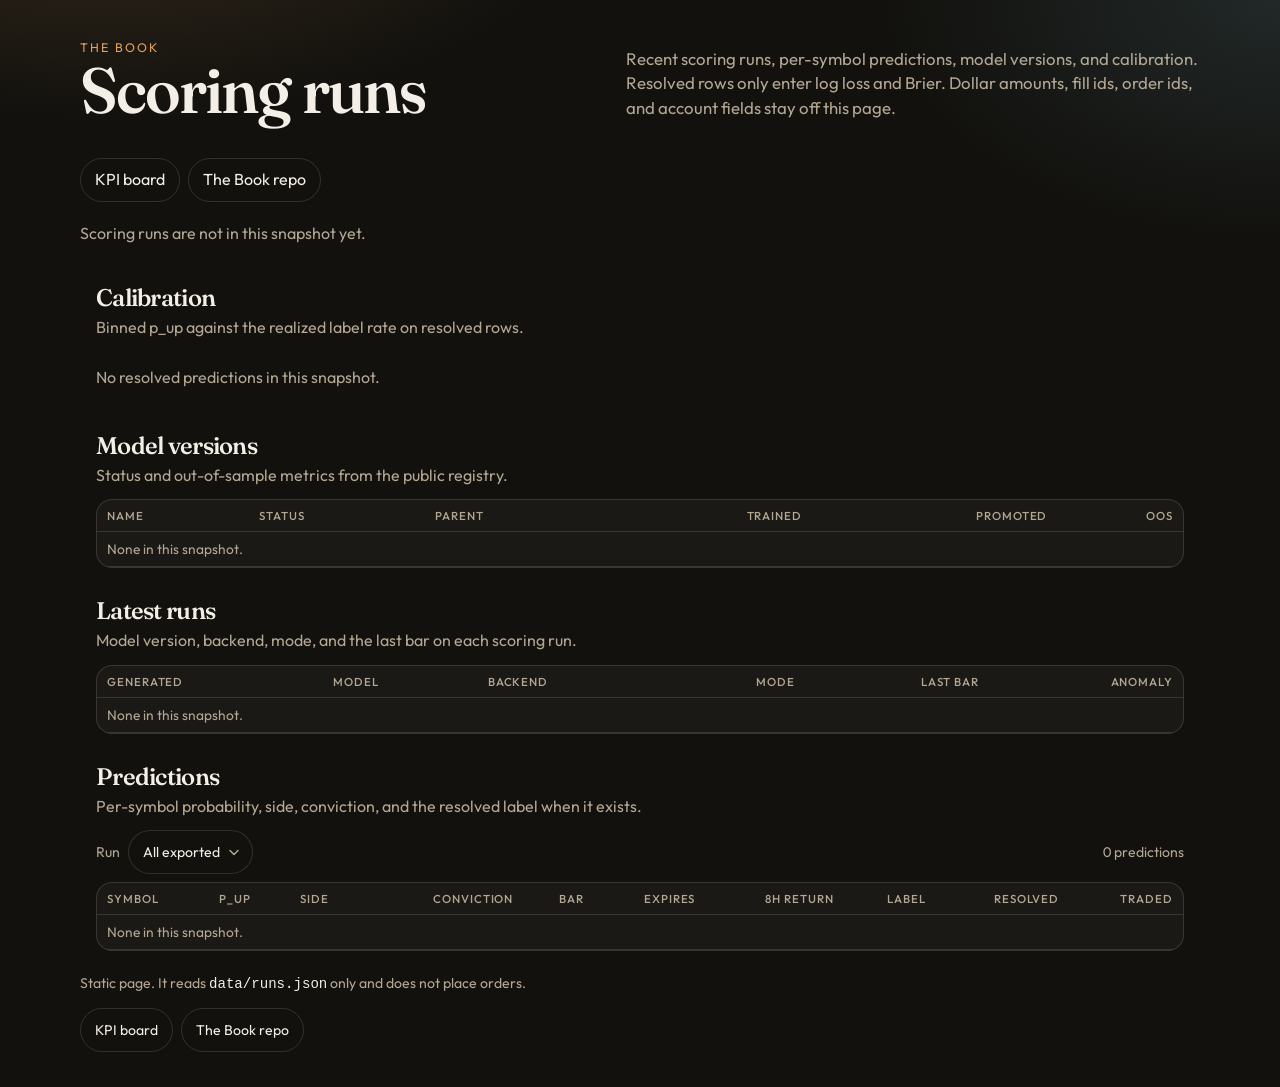
==== runs/index.html @ bab8a9a1 "Export public scoring runs and add a runs page. The KPI export writes data/runs.json and data/runs.c" ====
<!DOCTYPE html>
<html lang="en">
<head>
  <meta charset="utf-8">
  <meta name="viewport" content="width=device-width, initial-scale=1">
  <title>Scoring runs · The Book</title>
  <meta name="description" content="Recent scoring runs, predictions, model versions, and calibration. Public fractions only.">
  <link rel="icon" href="data:image/svg+xml,%3Csvg xmlns='http://www.w3.org/2000/svg' viewBox='0 0 32 32'%3E%3Crect fill='%2312110e' width='32' height='32'/%3E%3Crect fill='%23e3a15a' x='6' y='8' width='8' height='16'/%3E%3Crect fill='%237eb8c4' x='18' y='14' width='8' height='10'/%3E%3C/svg%3E">
  <link rel="preconnect" href="https://fonts.googleapis.com">
  <link rel="preconnect" href="https://fonts.gstatic.com" crossorigin>
  <link href="https://fonts.googleapis.com/css2?family=Fraunces:opsz,wght@9..144,560;9..144,640&family=Outfit:wght@400;500;600&display=swap" rel="stylesheet">
  <link rel="stylesheet" href="../styles.css">
</head>
<body>
  <header class="top">
    <div>
      <p class="eyebrow">The Book</p>
      <h1>Scoring runs</h1>
    </div>
    <p class="lede">Recent scoring runs, per-symbol predictions, model versions, and calibration. Resolved rows only enter log loss and Brier. Dollar amounts, fill ids, order ids, and account fields stay off this page.</p>
    <nav class="repo-links" aria-label="Board links">
      <a href="../">KPI board</a>
      <a href="https://github.com/jrg185/the-book" target="_blank" rel="noopener">The Book repo</a>
    </nav>
  </header>
  <section id="status" class="status" aria-live="polite">
    <p class="status-copy">Loading scoring runs…</p>
  </section>
  <main>
    <section class="book-block" id="calibration-section" aria-labelledby="calibration-heading">
      <div class="block-head">
        <h2 id="calibration-heading">Calibration</h2>
        <p>Binned p_up against the realized label rate on resolved rows.</p>
      </div>
      <div id="calibration"></div>
    </section>
    <section class="book-block" id="versions-section" aria-labelledby="versions-heading">
      <div class="block-head">
        <h2 id="versions-heading">Model versions</h2>
        <p>Status and out-of-sample metrics from the public registry.</p>
      </div>
      <div id="versions"></div>
    </section>
    <section class="book-block" id="runs-section" aria-labelledby="runs-heading">
      <div class="block-head">
        <h2 id="runs-heading">Latest runs</h2>
        <p>Model version, backend, mode, and the last bar on each scoring run.</p>
      </div>
      <div id="runs"></div>
    </section>
    <section class="book-block" id="predictions-section" aria-labelledby="predictions-heading">
      <div class="block-head">
        <h2 id="predictions-heading">Predictions</h2>
        <p>Per-symbol probability, side, conviction, and the resolved label when it exists.</p>
      </div>
      <div id="predictions"></div>
    </section>
  </main>
  <footer>
    <p>Static page. It reads <code>data/runs.json</code> only and does not place orders.</p>
    <nav class="repo-links" aria-label="Board links">
      <a href="../">KPI board</a>
      <a href="https://github.com/jrg185/the-book" target="_blank" rel="noopener">The Book repo</a>
    </nav>
  </footer>
  <noscript>This page needs JavaScript to read the committed JSON snapshot.</noscript>
  <script type="module" src="app.js"></script>
</body>
</html>
---- styles.css ----
:root {
  --bg: #12110e;
  --bg-2: #1b1915;
  --card: #221f1a;
  --ink: #f4efe6;
  --muted: #b3a794;
  --line: rgba(244, 239, 230, 0.14);
  --crypto: #e3a15a;
  --equities: #7eb8c4;
  --combined: #f4efe6;
  --up: #c5dd9a;
  --down: #e59a84;
  --sample: #e6c36a;
  --shadow: 0 24px 60px rgba(0, 0, 0, 0.28);
  color-scheme: dark;
}

* { box-sizing: border-box; }

html {
  overflow-x: clip;
}

body {
  margin: 0;
  min-height: 100vh;
  max-width: 100%;
  overflow-x: clip;
  color: var(--ink);
  font-family: Outfit, "Avenir Next", "Segoe UI", sans-serif;
  font-weight: 400;
  background:
    radial-gradient(900px 420px at 8% -10%, rgba(227, 161, 90, 0.16), transparent 55%),
    radial-gradient(800px 480px at 100% 0%, rgba(126, 184, 196, 0.14), transparent 50%),
    var(--bg);
}

body, button, input, select { letter-spacing: 0; }

.top, .status, main, .book-block, .tapes-head, .tapes, .models-head, #models, footer {
  width: min(1120px, calc(100% - 32px));
  margin-inline: auto;
}

.top {
  display: grid;
  grid-template-columns: 1fr 1.1fr;
  gap: 24px;
  align-items: end;
  padding: 40px 0 12px;
}

.eyebrow {
  margin: 0 0 6px;
  color: var(--crypto);
  font-size: 0.78rem;
  letter-spacing: 0.16em;
  text-transform: uppercase;
}

h1, h2, h3 {
  font-family: Fraunces, "Iowan Old Style", Palatino, serif;
  font-weight: 560;
  letter-spacing: -0.03em;
}

h1 { margin: 0; font-size: clamp(2.6rem, 5vw, 4.4rem); line-height: 0.92; }

.lede, .status-copy, .note, .fine, footer, .tapes-head p {
  color: var(--muted);
  line-height: 1.45;
}

.lede { margin: 0; font-size: 1.05rem; }

.tabs {
  width: min(1120px, calc(100% - 32px));
  margin: 8px auto 0;
  display: flex;
  gap: 8px;
}

.tabs button {
  appearance: none;
  border: 1px solid var(--line);
  background: transparent;
  color: var(--muted);
  font: inherit;
  border-radius: 999px;
  min-height: 44px;
  padding: 10px 18px;
  cursor: pointer;
}

.tabs button[aria-selected="true"] {
  color: var(--ink);
  border-color: var(--crypto);
  background: rgba(227, 161, 90, 0.12);
}

.status {
  display: flex;
  flex-wrap: wrap;
  gap: 10px 16px;
  align-items: center;
  padding: 8px 0 22px;
}

.status-lines {
  display: grid;
  gap: 2px;
  min-width: 0;
}

.freshness {
  margin: 0 0 12px;
  color: var(--ink);
  line-height: 1.45;
}

.models-head { padding: 8px 0 12px; }
.models-head h2 { margin: 0 0 4px; }
.models-head p { margin: 0; }

.model-grid {
  display: grid;
  grid-template-columns: 1fr 1fr;
  gap: 16px;
  min-width: 0;
  align-items: start;
  padding-bottom: 28px;
}

.model-card { min-width: 0; }
.model-card h2 { margin: 0; font-size: 1.6rem; }
.model-card dl {
  display: grid;
  grid-template-columns: 6.2rem 1fr;
  gap: 10px 12px;
  margin: 0;
}
.model-card dt {
  color: var(--muted);
  font-size: 0.72rem;
  letter-spacing: 0.08em;
  text-transform: uppercase;
}
.model-card dd { margin: 0; line-height: 1.4; overflow-wrap: anywhere; }
.oos-list { margin: 0; padding-left: 1.1rem; }
.oos-list li { overflow-wrap: anywhere; }

.chip {
  display: inline-flex;
  align-items: center;
  border: 1px solid var(--line);
  border-radius: 999px;
  padding: 4px 10px;
  font-size: 0.78rem;
  letter-spacing: 0.08em;
  text-transform: uppercase;
}

.chip.sample, .chip.stale, .chip.paused { color: var(--sample); }
.chip.stale, .chip.paused { border-color: rgba(230, 195, 106, 0.55); }
.chip.live { color: var(--up); }
.sleeve-head .chip { margin: 0; }
.chip.error { color: var(--down); border-color: rgba(229, 154, 132, 0.55); }
.status-copy { margin: 0; }
.status-error { color: var(--down); }
.status-warn { color: var(--sample); }

.sleeve {
  min-width: 0;
  background: linear-gradient(180deg, rgba(255, 255, 255, 0.03), transparent 28%), var(--card);
  border: 1px solid var(--line);
  border-radius: 22px;
  padding: 22px;
  box-shadow: var(--shadow);
}

.sleeve.crypto { border-top: 3px solid var(--crypto); }
.sleeve.equities { border-top: 3px solid var(--equities); }
.sleeve.combined, .sleeve.hero { border-top: 3px solid var(--combined); }

.hero { margin-bottom: 16px; }

.sleeve-grid {
  display: grid;
  grid-template-columns: 1fr 1fr;
  gap: 16px;
  min-width: 0;
  align-items: start;
}

.sleeve-head {
  display: flex;
  justify-content: space-between;
  flex-wrap: wrap;
  gap: 8px 12px;
  align-items: baseline;
  margin-bottom: 14px;
}

.sleeve-head h2 { margin: 0; font-size: 1.8rem; }
.sleeve-head h2 .tape-toggle { letter-spacing: -0.03em; }
.sleeve.is-collapsed .sleeve-head { margin-bottom: 0; }
.sleeve-head time, .sleeve-head .fine { color: var(--muted); font-size: 0.85rem; }
.sleeve-head .fine { margin: 0; }

.metrics {
  display: grid;
  grid-template-columns: repeat(3, minmax(0, 1fr));
  gap: 14px 16px;
}

.metric .k {
  color: var(--muted);
  font-size: 0.75rem;
  letter-spacing: 0.08em;
  text-transform: uppercase;
}

.metric .v, .pair .primary {
  font-variant-numeric: tabular-nums;
  font-size: 1.35rem;
  font-weight: 560;
  letter-spacing: -0.03em;
}

.pair { display: flex; flex-wrap: wrap; gap: 8px; align-items: baseline; }
.pair .secondary { color: var(--muted); font-variant-numeric: tabular-nums; }

.up { color: var(--up); }
.down { color: var(--down); }
.flat { color: var(--ink); }

.meter {
  margin-top: 8px;
  height: 6px;
  border-radius: 99px;
  background: rgba(244, 239, 230, 0.08);
  overflow: hidden;
}

.meter span {
  display: block;
  height: 100%;
  background: linear-gradient(90deg, var(--down), var(--up));
  border-radius: inherit;
}

.meter span.thin { background: var(--down); }

.note, .fine { margin: 10px 0 0; font-size: 0.88rem; }

.tapes-head { padding: 28px 0 8px; }
.tapes-head h2 { margin: 0 0 4px; }
.tapes-head p { margin: 0; }

.block-head { padding: 8px 0 12px; }
.block-head h2 { margin: 0 0 4px; }
.block-head p { margin: 0; color: var(--muted); line-height: 1.45; }
.book-block { padding-top: 8px; }
.book-block + .book-block { padding-top: 20px; }

.curve-controls {
  display: flex;
  flex-wrap: wrap;
  gap: 8px;
  margin: 0 0 12px;
}
.curve-controls button {
  appearance: none;
  border: 1px solid var(--line);
  background: transparent;
  color: var(--muted);
  font: inherit;
  border-radius: 999px;
  min-height: 44px;
  padding: 10px 16px;
  cursor: pointer;
}
.curve-controls button[aria-pressed="true"] {
  color: var(--ink);
  border-color: var(--crypto);
  background: rgba(227, 161, 90, 0.12);
}
.chart-frame {
  background: var(--bg-2);
  border: 1px solid var(--line);
  border-radius: 16px;
  padding: 8px 8px 4px;
}
.chart-frame svg {
  width: 100%;
  height: auto;
  display: block;
  touch-action: pan-y;
}
.curve-readout {
  margin: 8px 2px 0;
  color: var(--muted);
  font-size: 0.88rem;
  line-height: 1.45;
  font-variant-numeric: tabular-nums;
}
.legend {
  display: flex;
  flex-wrap: wrap;
  gap: 12px 16px;
  margin: 8px 2px 0;
  color: var(--muted);
  font-size: 0.82rem;
}
.legend span { display: inline-flex; align-items: center; gap: 6px; }
.legend i {
  width: 12px;
  height: 12px;
  border-radius: 99px;
  display: inline-block;
}
.pos + .pos { margin-top: 16px; }
.pos h3 { margin: 0 0 8px; font-size: 1.35rem; }
.model-card { scroll-margin-top: 16px; }
.model-scorecard { margin: 4px 0 16px; }
.score-scroll { overflow-x: auto; margin-top: 14px; }
.score-oos {
  width: 100%;
  border-collapse: collapse;
  font-variant-numeric: tabular-nums;
}
.score-oos th,
.score-oos td {
  text-align: left;
  padding: 8px 12px 8px 0;
  border-bottom: 1px solid var(--line);
  font-weight: 400;
  vertical-align: baseline;
  white-space: nowrap;
}
.score-oos th {
  color: var(--muted);
  font-size: 0.72rem;
  letter-spacing: 0.08em;
  text-transform: uppercase;
}
.score-oos td { font-size: 0.92rem; }

.tapes {
  /* One column. The board is capped at 1120px, and each tape needs that
     full width before Running P&L / Running balance fit without a sideways scroll.
     Two columns only belong on a container wide enough for both tables. */
  display: grid;
  grid-template-columns: 1fr;
  gap: 20px;
  min-width: 0;
  padding-bottom: 28px;
}

.tape { min-width: 0; }
.tape-head {
  display: flex;
  flex-wrap: wrap;
  align-items: center;
  justify-content: space-between;
  gap: 8px 12px;
  margin-bottom: 8px;
  min-height: 44px;
}
.tape h3 { margin: 0; font-size: 1.5rem; min-width: 0; }
.tape-tools {
  display: flex;
  flex-wrap: wrap;
  align-items: center;
  justify-content: flex-end;
  gap: 8px 12px;
  margin-left: auto;
}
.tape-month {
  display: inline-flex;
  align-items: center;
  flex: none;
  gap: 8px;
  margin: 0;
  color: var(--muted);
  font-size: 0.88rem;
}
.tape-month select {
  appearance: none;
  border: 1px solid var(--line);
  background-color: transparent;
  background-image: url("data:image/svg+xml,%3Csvg xmlns='http://www.w3.org/2000/svg' viewBox='0 0 12 12'%3E%3Cpath d='M2 4.5 L6 8.5 L10 4.5' fill='none' stroke='%23b3a794' stroke-width='1.5' stroke-linecap='round' stroke-linejoin='round'/%3E%3C/svg%3E");
  background-repeat: no-repeat;
  background-position: right 12px center;
  background-size: 12px 12px;
  color: var(--ink);
  font: inherit;
  border-radius: 999px;
  min-height: 44px;
  padding: 8px 32px 8px 14px;
  cursor: pointer;
}
.tape-count {
  flex: none;
  margin: 0;
  color: var(--muted);
  font-size: 0.88rem;
  font-variant-numeric: tabular-nums;
  white-space: nowrap;
}
.tape-head .tape-export { margin-left: 0; }
.tape-toggle {
  appearance: none;
  background: none;
  border: 0;
  color: inherit;
  font: inherit;
  display: inline-flex;
  align-items: center;
  gap: 10px;
  min-height: 44px;
  padding: 4px 2px;
  cursor: pointer;
  text-align: left;
}
.tape-toggle .chevron {
  width: 0.45em;
  height: 0.45em;
  border-right: 2px solid currentColor;
  border-bottom: 2px solid currentColor;
  transform: translateY(-0.12em) rotate(45deg);
  flex: none;
}
.tape-toggle[aria-expanded="false"] .chevron {
  transform: translateY(0.05em) rotate(-45deg);
}
.tape-export {
  appearance: none;
  border: 1px solid var(--line);
  background: transparent;
  color: var(--ink);
  font: inherit;
  border-radius: 999px;
  min-height: 44px;
  padding: 8px 14px;
  cursor: pointer;
}
.tape-export:hover,
.tape-month select:hover,
.repo-links a:hover {
  border-color: var(--crypto);
}
.tape-export:focus-visible,
.tape-month select:focus-visible,
.tape-toggle:focus-visible,
.repo-links a:focus-visible,
.curve-controls button:focus-visible,
td.why a:focus-visible {
  outline: 2px solid var(--crypto);
  outline-offset: 2px;
}
.tape-toggle:focus-visible { border-radius: 8px; }

.table-wrap {
  overflow-x: auto;
  max-width: 100%;
  -webkit-overflow-scrolling: touch;
  border: 1px solid var(--line);
  border-radius: 16px;
  background: var(--bg-2);
}

.tape-note {
  margin: 8px 2px 0;
  color: var(--muted);
  font-size: 0.88rem;
  line-height: 1.45;
  overflow-wrap: break-word;
}

.sr-only {
  position: absolute;
  width: 1px;
  height: 1px;
  padding: 0;
  margin: -1px;
  overflow: hidden;
  clip: rect(0, 0, 0, 0);
  white-space: nowrap;
  border: 0;
}

table {
  width: 100%;
  border-collapse: collapse;
  font-size: 0.86rem;
}
caption {
  caption-side: bottom;
  text-align: left;
  color: var(--muted);
  padding: 8px 10px 10px;
}

th, td {
  padding: 8px 10px;
  text-align: left;
  border-bottom: 1px solid var(--line);
  white-space: nowrap;
  vertical-align: top;
}

th {
  color: var(--muted);
  font-size: 0.72rem;
  letter-spacing: 0.08em;
  text-transform: uppercase;
  font-weight: 500;
}

td.why {
  white-space: pre-wrap;
  overflow-wrap: break-word;
  word-break: normal;
  min-width: 8rem;
  max-width: min(28rem, 70vw);
  color: var(--muted);
}
td.why a {
  color: var(--equities);
  text-underline-offset: 2px;
}
.why-stack {
  display: flex;
  flex-direction: column;
  align-items: flex-start;
  gap: 2px;
}
.why-label { color: var(--ink); }
.why-id { font-size: 0.78rem; max-width: 100%; }
.why-id summary {
  cursor: pointer;
  color: var(--muted);
  min-height: 32px;
}
.why-uuid {
  display: block;
  margin-top: 4px;
  color: var(--muted);
  overflow-wrap: anywhere;
  word-break: break-all;
  font-size: 0.75rem;
}
td.num, th.num { font-variant-numeric: tabular-nums; text-align: right; }
th:nth-child(n+4), td.num, th.num { text-align: right; }

.ticker { font-weight: 560; }

.pill {
  display: inline-block;
  border-radius: 999px;
  padding: 2px 8px;
  border: 1px solid var(--line);
  text-transform: uppercase;
  letter-spacing: 0.06em;
  font-size: 0.72rem;
}

.pill.buy, .pill.long { color: var(--equities); }
.pill.sell, .pill.short { color: var(--crypto); }

.empty { color: var(--muted); }

footer {
  padding: 8px 0 36px;
  font-size: 0.88rem;
}

.repo-links {
  display: flex;
  flex-wrap: wrap;
  gap: 8px;
  margin-top: 14px;
  grid-column: 1 / -1;
}
.repo-links a {
  color: var(--ink);
  text-decoration: none;
  border: 1px solid var(--line);
  border-radius: 999px;
  min-height: 44px;
  padding: 10px 14px;
  display: inline-flex;
  align-items: center;
  line-height: 1.2;
}
footer .repo-links { margin-top: 12px; }

code { color: var(--ink); }

.runs-scroll {
  max-height: 32rem;
  overflow: auto;
}

@media (min-width: 800px) {
  .tape table {
    table-layout: fixed;
    width: 100%;
  }
  .tape th,
  .tape td {
    white-space: normal;
    overflow-wrap: break-word;
  }
  .tape td.num {
    white-space: nowrap;
    overflow-wrap: normal;
  }
  .tape td.why {
    min-width: 0;
    max-width: none;
    width: auto;
    white-space: pre-wrap;
  }
  /* Same tracks on every sleeve so headers and CSV columns line up.
     All nine columns share the table. Widths must sum to 100%. If 1–8
     take the whole table, fixed layout gives Why 0px and pre-wrap notes
     stretch each fill to roughly a line per character. */
  .tape th:nth-child(1) { width: 14%; } /* Time */
  .tape th:nth-child(2) { width: 9%; }  /* Ticker */
  .tape th:nth-child(3) { width: 8%; }  /* Side */
  .tape th:nth-child(4) { width: 17%; } /* Notional */
  .tape th:nth-child(5) { width: 8%; }  /* Fee */
  .tape th:nth-child(6) { width: 9%; }  /* Trade P&L */
  .tape th:nth-child(7) { width: 10%; } /* Running P&L */
  .tape th:nth-child(8) { width: 10%; } /* Running balance */
  .tape th:nth-child(9) { width: 15%; } /* Why */
}

@media (max-width: 860px) {
  .top, .sleeve-grid, .tapes, .metrics, .model-grid, .model-card dl { grid-template-columns: 1fr; }
  .top { padding-top: 28px; }
  .metric .v, .pair .primary { font-size: 1.2rem; }
  .sleeve-head time { text-align: left; }
}

@media (max-width: 799px) {
  .tape table {
    width: max-content;
    min-width: 100%;
    table-layout: auto;
  }
  .tape th,
  .tape td {
    white-space: nowrap;
    overflow-wrap: normal;
  }
  .tape td.why {
    white-space: pre-wrap;
    overflow-wrap: break-word;
    word-break: normal;
    min-width: 8rem;
    max-width: min(28rem, 70vw);
  }
}

@media (max-width: 420px) {
  .top, .status, main, .book-block, .tapes-head, .tapes, .models-head, #models, footer, .tabs {
    width: min(1120px, calc(100% - 20px));
  }
  .top { padding-top: 20px; gap: 10px; }
  h1 { font-size: 2.35rem; }
  .lede { font-size: 0.98rem; }
  .tabs button { flex: 1 1 0; }
  .sleeve { padding: 16px; border-radius: 18px; }
  .sleeve-head h2, .model-card h2 { font-size: 1.45rem; }
  .metric .v, .pair .primary { font-size: 1.15rem; }
  .metrics { gap: 12px; }
  .tape-head { align-items: stretch; }
  .tape-head .tape-tools {
    margin-left: 0;
    width: 100%;
    justify-content: space-between;
  }
  .tape-head .tape-export {
    margin-left: 0;
    flex: 1 1 100%;
    display: inline-flex;
    justify-content: center;
  }
  td.why { max-width: 70vw; }
}
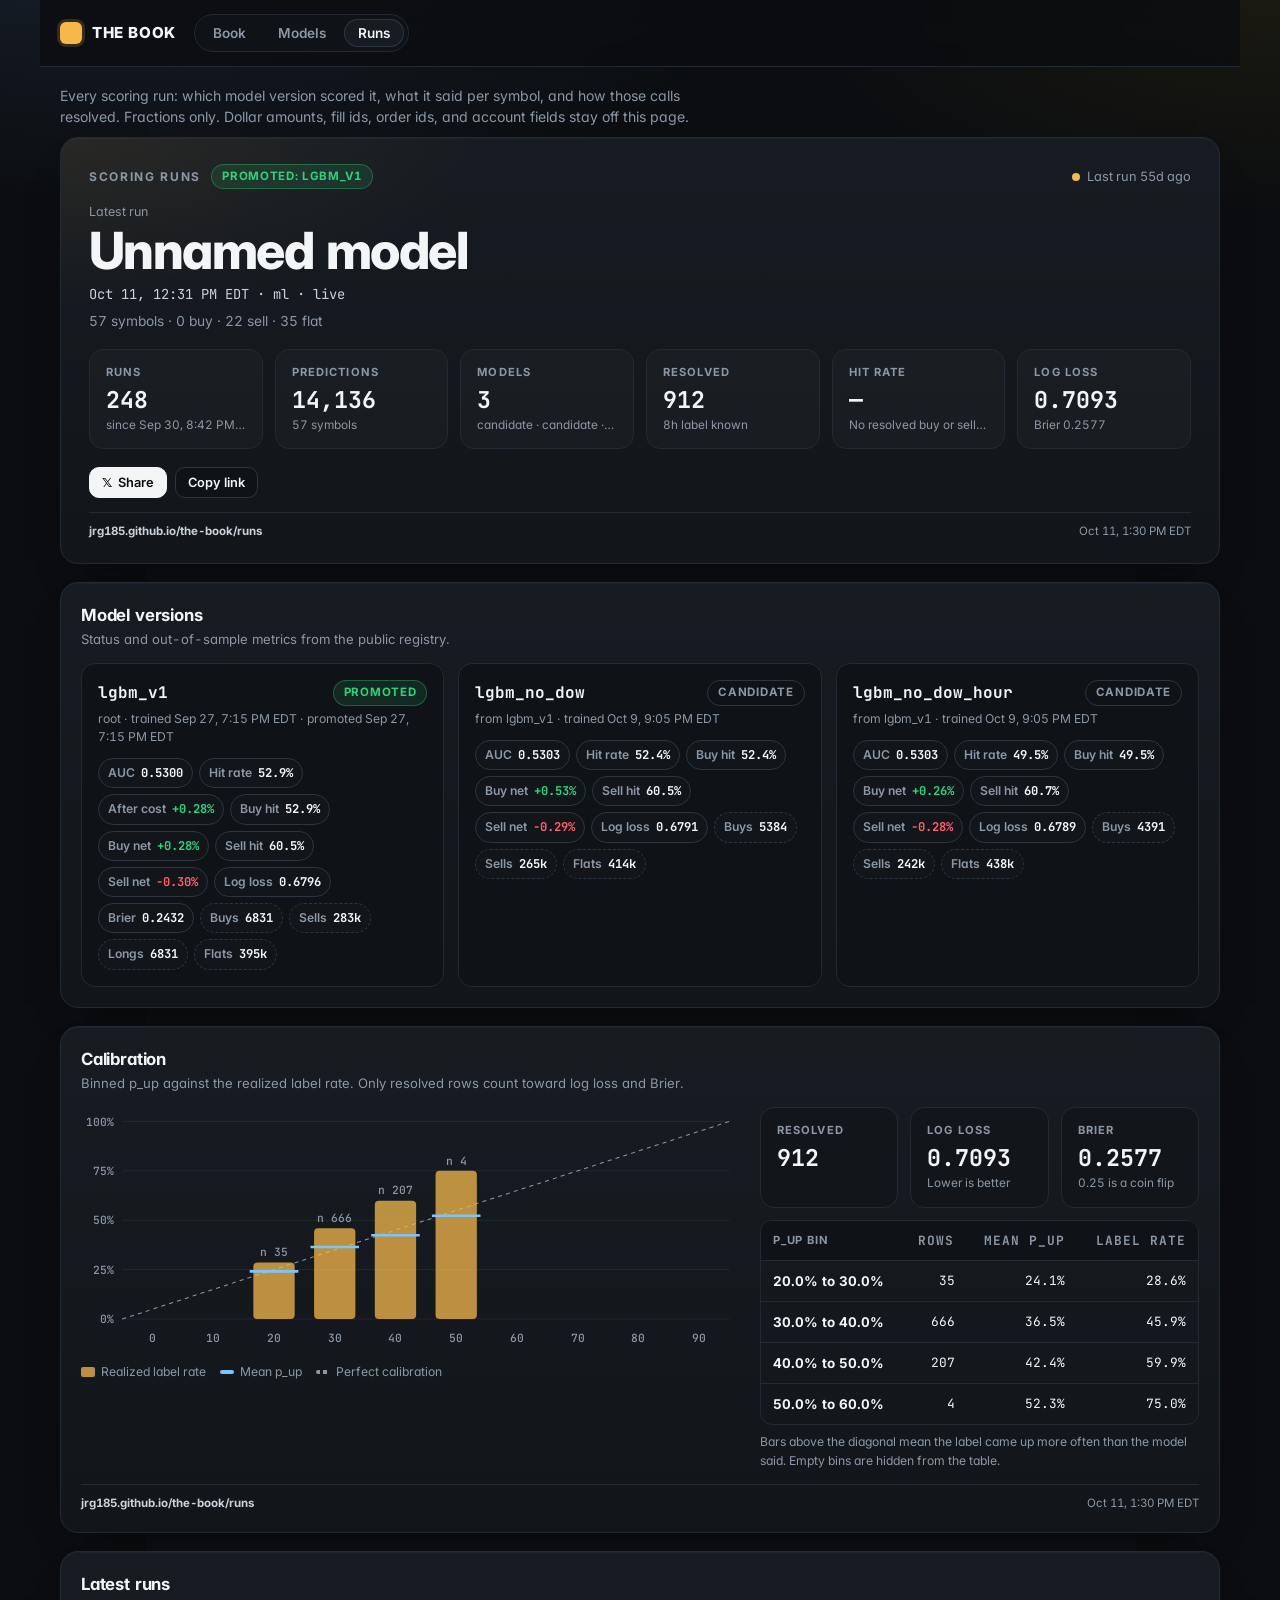
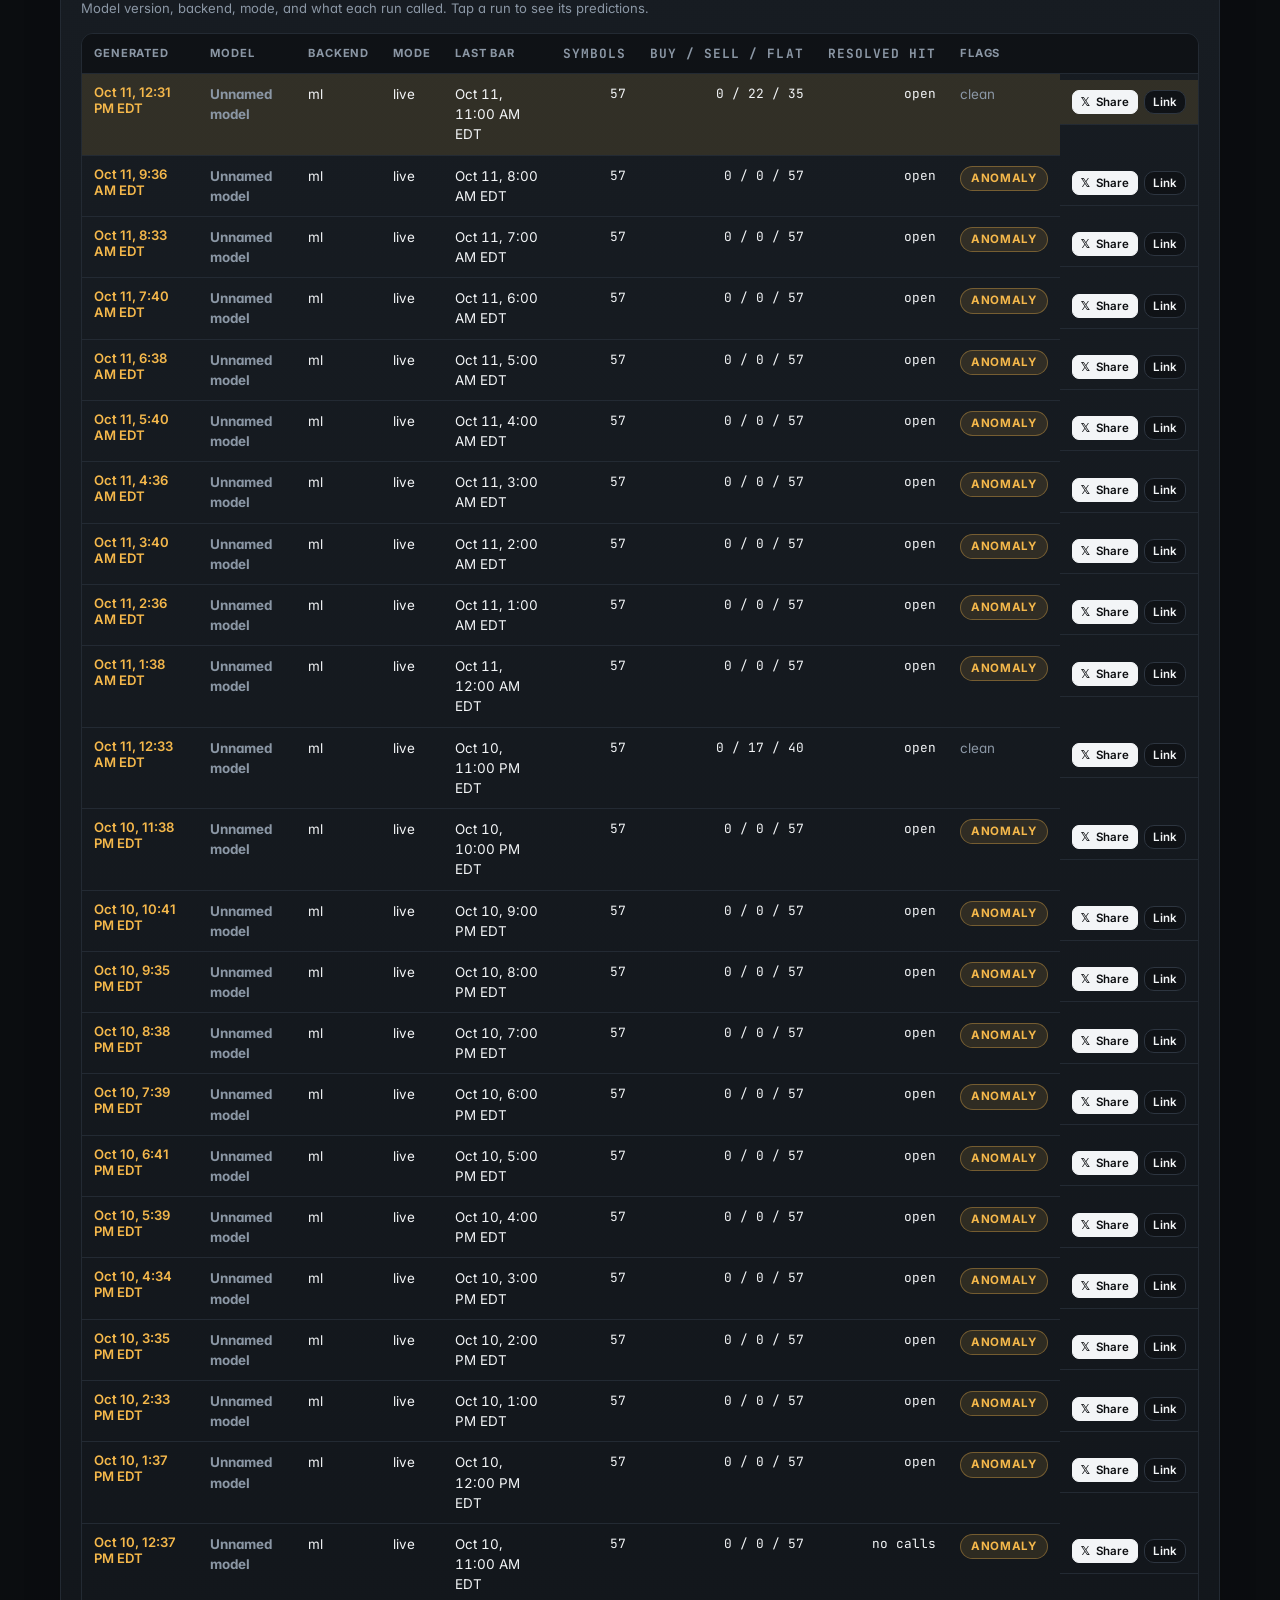
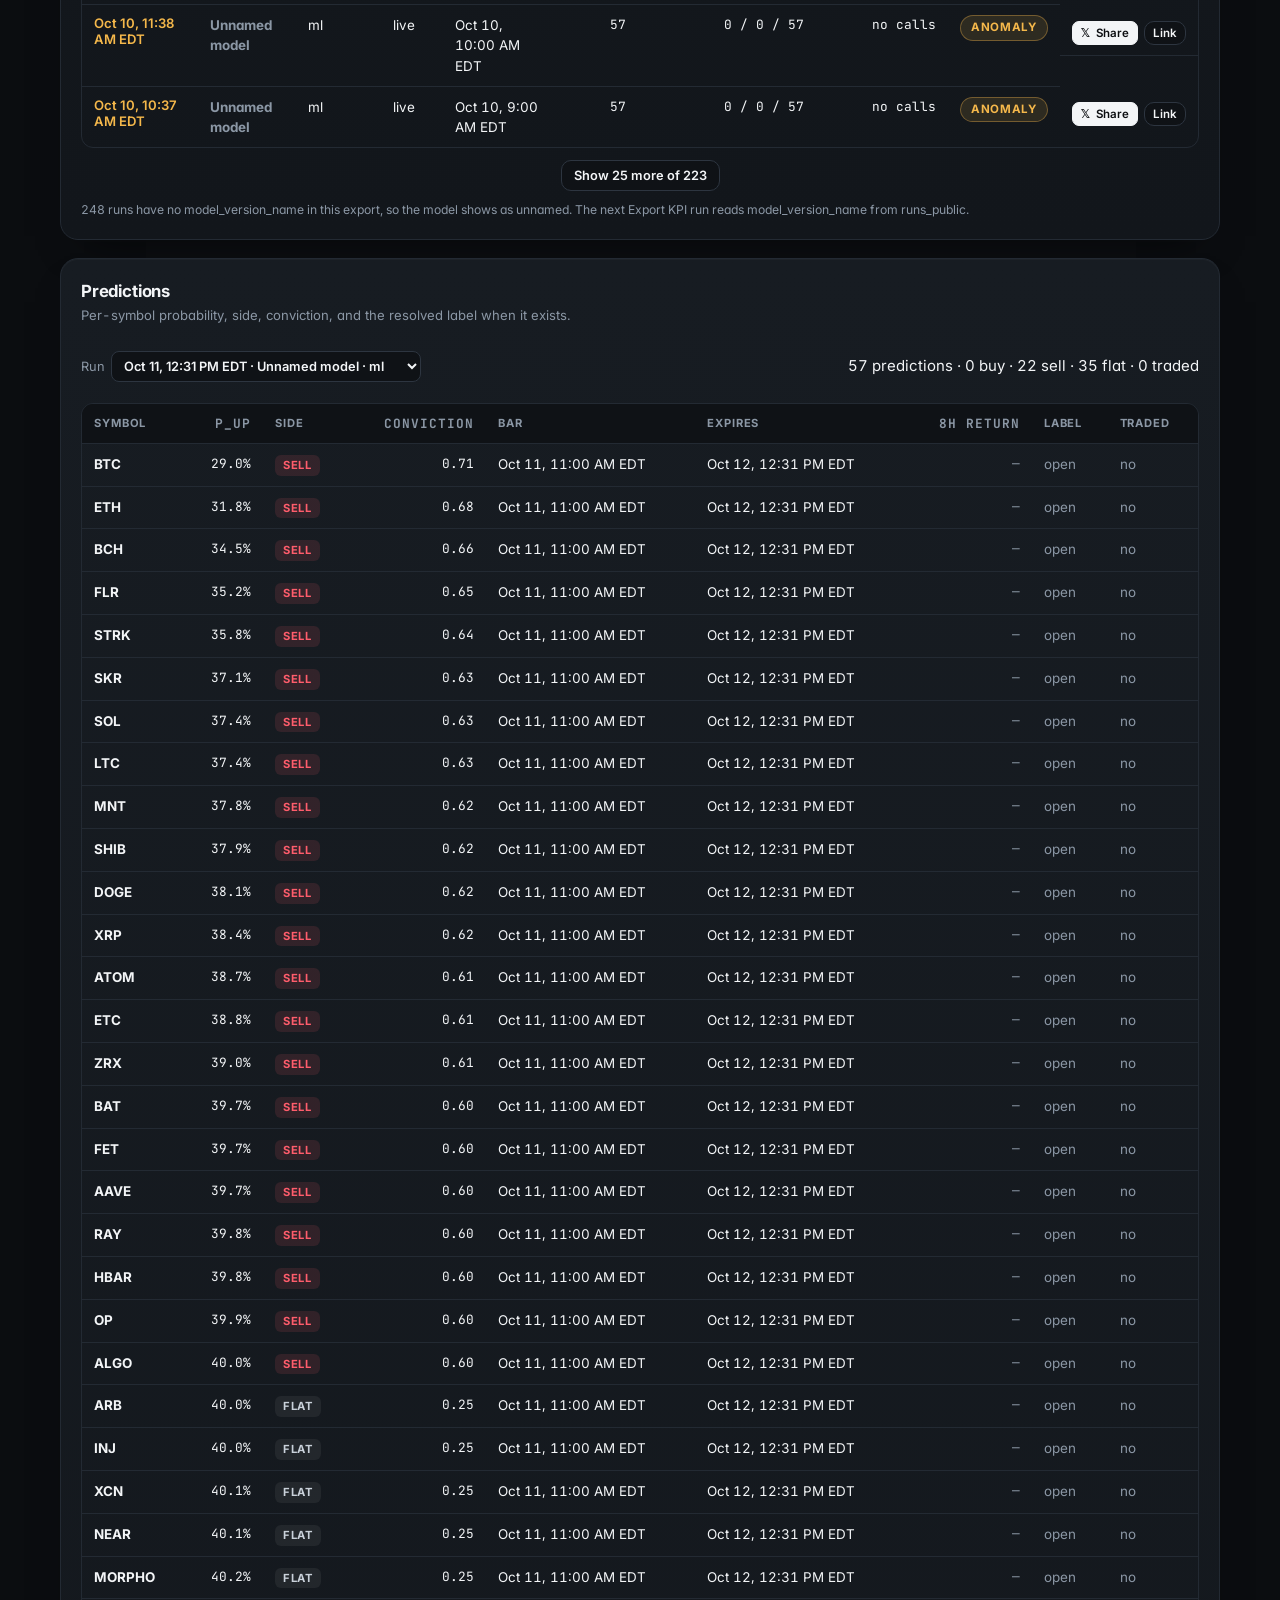
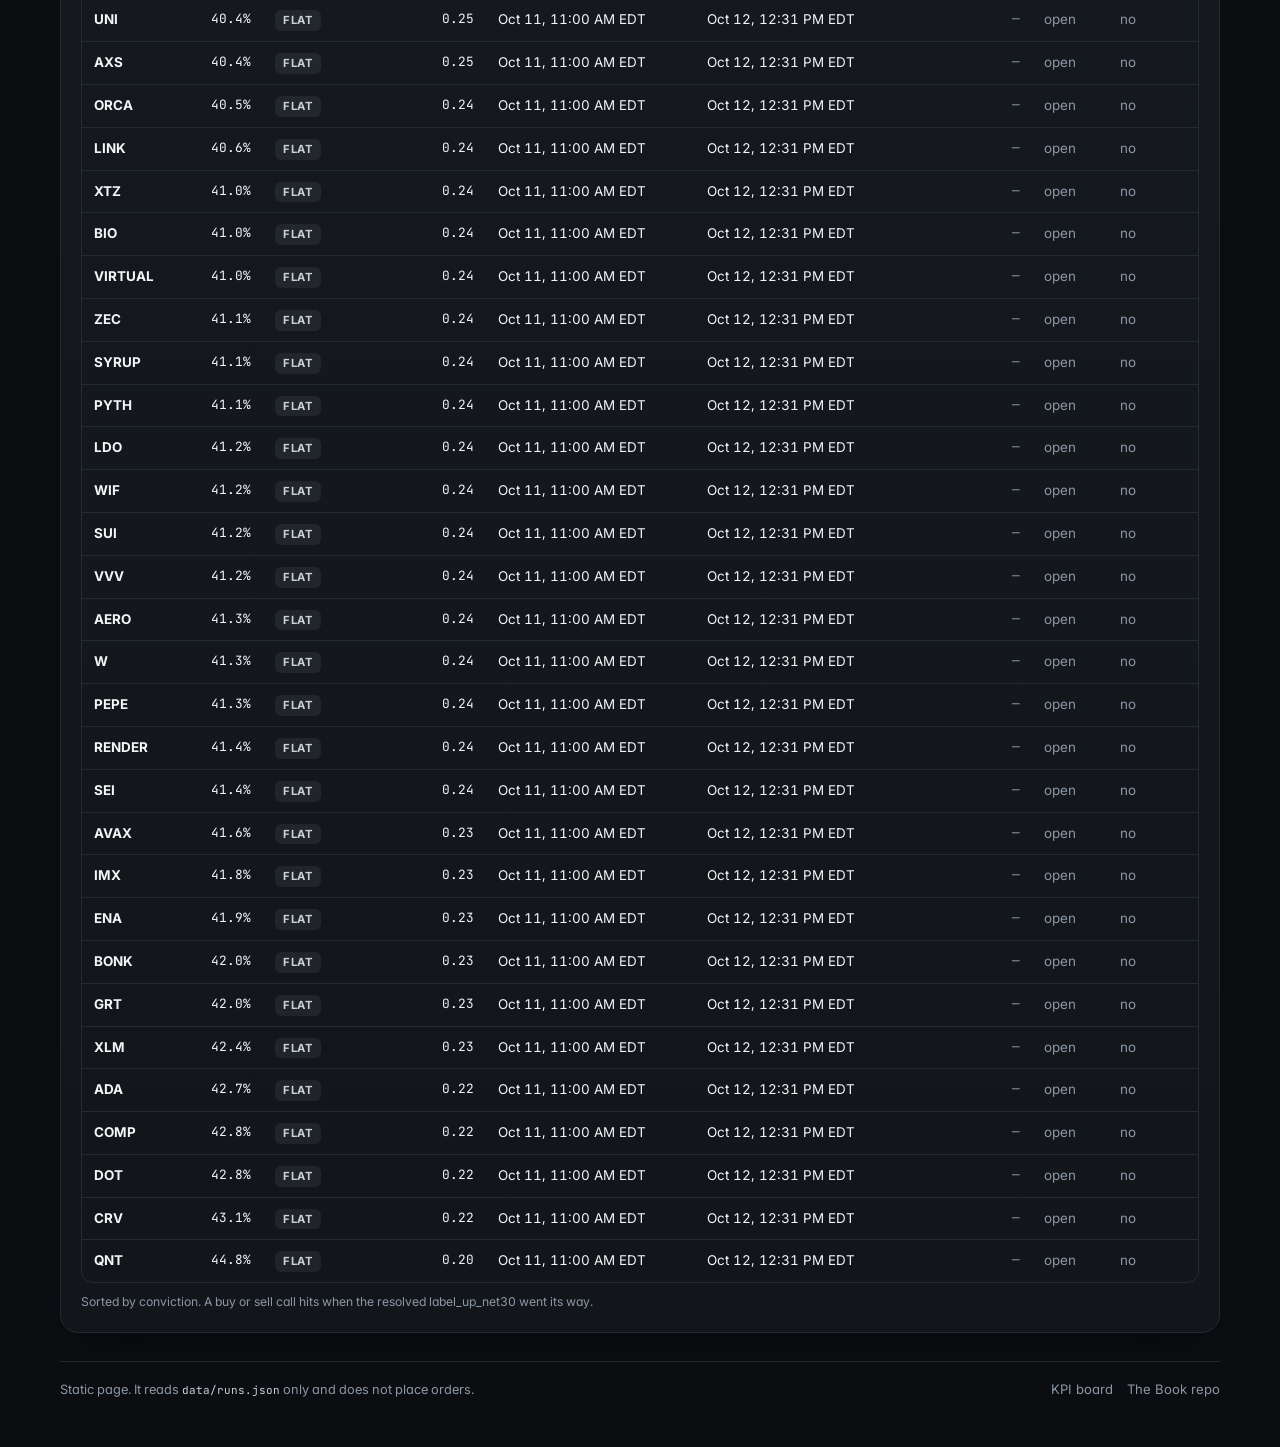
==== commit 2d486bd5: "Merge main: one restyled runs page at /runs/ Keep #55's runs/ URL and derive.js, restyle it in the b" ====
--- a/runs/index.html
+++ b/runs/index.html
@@ -2,67 +2,106 @@
 <html lang="en">
 <head>
   <meta charset="utf-8">
-  <meta name="viewport" content="width=device-width, initial-scale=1">
+  <meta name="viewport" content="width=device-width, initial-scale=1, viewport-fit=cover">
   <title>Scoring runs · The Book</title>
-  <meta name="description" content="Recent scoring runs, predictions, model versions, and calibration. Public fractions only.">
-  <link rel="icon" href="data:image/svg+xml,%3Csvg xmlns='http://www.w3.org/2000/svg' viewBox='0 0 32 32'%3E%3Crect fill='%2312110e' width='32' height='32'/%3E%3Crect fill='%23e3a15a' x='6' y='8' width='8' height='16'/%3E%3Crect fill='%237eb8c4' x='18' y='14' width='8' height='10'/%3E%3C/svg%3E">
+  <meta name="description" content="Every scoring run on The Book: model version, per-symbol predictions, out-of-sample metrics, and calibration. Public fractions only.">
+  <link rel="canonical" href="https://jrg185.github.io/the-book/runs/">
+  <meta name="theme-color" content="#0b0d10">
+  <meta property="og:type" content="website">
+  <meta property="og:site_name" content="The Book">
+  <meta property="og:title" content="Scoring runs · The Book">
+  <meta property="og:description" content="Model versions, out-of-sample metrics, calibration, and every per-symbol prediction. Read-only.">
+  <meta property="og:url" content="https://jrg185.github.io/the-book/runs/">
+  <meta property="og:image" content="https://jrg185.github.io/the-book/og.png">
+  <meta property="og:image:type" content="image/png">
+  <meta property="og:image:width" content="1200">
+  <meta property="og:image:height" content="630">
+  <meta property="og:image:alt" content="The Book scoreboard: account value, all-time P&amp;L, crypto sleeve curve, and risk stats.">
+  <meta name="twitter:card" content="summary_large_image">
+  <meta name="twitter:title" content="Scoring runs · The Book">
+  <meta name="twitter:description" content="Model versions, out-of-sample metrics, calibration, and every per-symbol prediction. Read-only.">
+  <meta name="twitter:image" content="https://jrg185.github.io/the-book/og.png">
+  <meta name="twitter:image:alt" content="The Book scoreboard: account value, all-time P&amp;L, crypto sleeve curve, and risk stats.">
+  <link rel="icon" href="data:image/svg+xml,%3Csvg xmlns='http://www.w3.org/2000/svg' viewBox='0 0 32 32'%3E%3Crect fill='%230b0d10' width='32' height='32' rx='7'/%3E%3Crect fill='%23f5b84b' x='7' y='7' width='18' height='18' rx='4'/%3E%3C/svg%3E">
   <link rel="preconnect" href="https://fonts.googleapis.com">
   <link rel="preconnect" href="https://fonts.gstatic.com" crossorigin>
-  <link href="https://fonts.googleapis.com/css2?family=Fraunces:opsz,wght@9..144,560;9..144,640&family=Outfit:wght@400;500;600&display=swap" rel="stylesheet">
+  <link href="https://fonts.googleapis.com/css2?family=Inter:wght@400;500;600;700;800&family=JetBrains+Mono:wght@500;700&display=swap" rel="stylesheet">
   <link rel="stylesheet" href="../styles.css">
 </head>
 <body>
-  <header class="top">
-    <div>
-      <p class="eyebrow">The Book</p>
-      <h1>Scoring runs</h1>
-    </div>
-    <p class="lede">Recent scoring runs, per-symbol predictions, model versions, and calibration. Resolved rows only enter log loss and Brier. Dollar amounts, fill ids, order ids, and account fields stay off this page.</p>
-    <nav class="repo-links" aria-label="Board links">
-      <a href="../">KPI board</a>
-      <a href="https://github.com/jrg185/the-book" target="_blank" rel="noopener">The Book repo</a>
+  <header class="masthead">
+    <a class="brand" href="../" aria-label="The Book home">
+      <span class="brand-mark" aria-hidden="true"></span>
+      <span class="brand-name">The Book</span>
+    </a>
+    <nav class="tabs" aria-label="Pages">
+      <a class="tab-link" href="../">Book</a>
+      <a class="tab-link" href="../#models">Models</a>
+      <a class="tab-link" href="./" aria-current="page">Runs</a>
     </nav>
   </header>
+
+  <p class="lede">Every scoring run: which model version scored it, what it said per symbol, and how those calls resolved. Fractions only. Dollar amounts, fill ids, order ids, and account fields stay off this page.</p>
+
   <section id="status" class="status" aria-live="polite">
     <p class="status-copy">Loading scoring runs…</p>
   </section>
+
   <main>
-    <section class="book-block" id="calibration-section" aria-labelledby="calibration-heading">
-      <div class="block-head">
-        <h2 id="calibration-heading">Calibration</h2>
-        <p>Binned p_up against the realized label rate on resolved rows.</p>
-      </div>
+    <section class="card hero shot runs-hero" id="runs-hero" aria-labelledby="runs-hero-heading">
+      <h1 class="sr-only" id="runs-hero-heading">Scoring runs</h1>
+      <div id="runs-summary"></div>
+    </section>
+
+    <section class="card" id="versions-section" aria-labelledby="versions-heading">
+      <header class="card-head">
+        <div>
+          <h2 id="versions-heading">Model versions</h2>
+          <p class="sub">Status and out-of-sample metrics from the public registry.</p>
+        </div>
+      </header>
+      <div id="versions" class="version-grid"></div>
+    </section>
+
+    <section class="card shot" id="calibration-section" aria-labelledby="calibration-heading">
+      <header class="card-head">
+        <div>
+          <h2 id="calibration-heading">Calibration</h2>
+          <p class="sub">Binned p_up against the realized label rate. Only resolved rows count toward log loss and Brier.</p>
+        </div>
+      </header>
       <div id="calibration"></div>
     </section>
-    <section class="book-block" id="versions-section" aria-labelledby="versions-heading">
-      <div class="block-head">
-        <h2 id="versions-heading">Model versions</h2>
-        <p>Status and out-of-sample metrics from the public registry.</p>
-      </div>
-      <div id="versions"></div>
-    </section>
-    <section class="book-block" id="runs-section" aria-labelledby="runs-heading">
-      <div class="block-head">
-        <h2 id="runs-heading">Latest runs</h2>
-        <p>Model version, backend, mode, and the last bar on each scoring run.</p>
-      </div>
+
+    <section class="card" id="runs-section" aria-labelledby="runs-heading">
+      <header class="card-head">
+        <div>
+          <h2 id="runs-heading">Latest runs</h2>
+          <p class="sub">Model version, backend, mode, and what each run called. Tap a run to see its predictions.</p>
+        </div>
+      </header>
       <div id="runs"></div>
     </section>
-    <section class="book-block" id="predictions-section" aria-labelledby="predictions-heading">
-      <div class="block-head">
-        <h2 id="predictions-heading">Predictions</h2>
-        <p>Per-symbol probability, side, conviction, and the resolved label when it exists.</p>
-      </div>
+
+    <section class="card" id="predictions-section" aria-labelledby="predictions-heading">
+      <header class="card-head">
+        <div>
+          <h2 id="predictions-heading">Predictions</h2>
+          <p class="sub">Per-symbol probability, side, conviction, and the resolved label when it exists.</p>
+        </div>
+      </header>
       <div id="predictions"></div>
     </section>
   </main>
-  <footer>
+
+  <footer class="foot">
     <p>Static page. It reads <code>data/runs.json</code> only and does not place orders.</p>
-    <nav class="repo-links" aria-label="Board links">
+    <nav class="repo-links" aria-label="Footer links">
       <a href="../">KPI board</a>
       <a href="https://github.com/jrg185/the-book" target="_blank" rel="noopener">The Book repo</a>
     </nav>
   </footer>
+  <div id="toast" class="toast" role="status" hidden></div>
   <noscript>This page needs JavaScript to read the committed JSON snapshot.</noscript>
   <script type="module" src="app.js"></script>
 </body>
--- a/styles.css
+++ b/styles.css
@@ -1,603 +1,1595 @@
 :root {
-  --bg: #12110e;
-  --bg-2: #1b1915;
-  --card: #221f1a;
-  --ink: #f4efe6;
-  --muted: #b3a794;
-  --line: rgba(244, 239, 230, 0.14);
-  --crypto: #e3a15a;
-  --equities: #7eb8c4;
-  --combined: #f4efe6;
-  --up: #c5dd9a;
-  --down: #e59a84;
-  --sample: #e6c36a;
-  --shadow: 0 24px 60px rgba(0, 0, 0, 0.28);
+  --bg: #0b0d10;
+  --bg-2: #0f1216;
+  --card: #12161b;
+  --card-2: #171c22;
+  --line: #232a33;
+  --line-2: #2d3540;
+  --ink: #f3f5f7;
+  --ink-2: #c9d1da;
+  --dim: #8b97a5;
+  --up: #2fd17c;
+  --up-bg: rgba(47, 209, 124, 0.12);
+  --down: #ff5d6c;
+  --down-bg: rgba(255, 93, 108, 0.12);
+  --warn: #f5b84b;
+  --accent: #f5b84b;
+  --accent-bg: rgba(245, 184, 75, 0.12);
+  --radius: 18px;
+  --mono: "JetBrains Mono", ui-monospace, SFMono-Regular, Menlo, monospace;
+  --sans: Inter, system-ui, -apple-system, "Segoe UI", Roboto, sans-serif;
   color-scheme: dark;
 }
 
-* { box-sizing: border-box; }
+* {
+  box-sizing: border-box;
+}
+
+[hidden] {
+  display: none !important;
+}
 
 html {
-  overflow-x: clip;
+  -webkit-text-size-adjust: 100%;
+  scroll-padding-top: 80px;
 }
 
 body {
+  margin: 0 auto;
+  max-width: 1200px;
+  padding: 0 20px 48px;
+  background:
+    radial-gradient(1200px 500px at 10% -10%, #18212c 0%, transparent 60%),
+    radial-gradient(900px 400px at 100% 0%, #1a1a10 0%, transparent 55%),
+    var(--bg);
+  background-attachment: fixed;
+  color: var(--ink);
+  font-family: var(--sans);
+  font-size: 15px;
+  line-height: 1.5;
+  font-feature-settings: "tnum" 1, "cv11" 1;
+}
+
+a {
+  color: var(--accent);
+  text-decoration: none;
+}
+
+a:hover {
+  text-decoration: underline;
+}
+
+code {
+  font-family: var(--mono);
+  font-size: 0.86em;
+  color: var(--ink-2);
+}
+
+h1,
+h2,
+h3 {
   margin: 0;
-  min-height: 100vh;
-  max-width: 100%;
-  overflow-x: clip;
-  color: var(--ink);
-  font-family: Outfit, "Avenir Next", "Segoe UI", sans-serif;
-  font-weight: 400;
-  background:
-    radial-gradient(900px 420px at 8% -10%, rgba(227, 161, 90, 0.16), transparent 55%),
-    radial-gradient(800px 480px at 100% 0%, rgba(126, 184, 196, 0.14), transparent 50%),
-    var(--bg);
-}
-
-body, button, input, select { letter-spacing: 0; }
-
-.top, .status, main, .book-block, .tapes-head, .tapes, .models-head, #models, footer {
-  width: min(1120px, calc(100% - 32px));
-  margin-inline: auto;
-}
-
-.top {
-  display: grid;
-  grid-template-columns: 1fr 1.1fr;
-  gap: 24px;
-  align-items: end;
-  padding: 40px 0 12px;
-}
-
-.eyebrow {
-  margin: 0 0 6px;
-  color: var(--crypto);
-  font-size: 0.78rem;
-  letter-spacing: 0.16em;
-  text-transform: uppercase;
-}
-
-h1, h2, h3 {
-  font-family: Fraunces, "Iowan Old Style", Palatino, serif;
-  font-weight: 560;
-  letter-spacing: -0.03em;
-}
-
-h1 { margin: 0; font-size: clamp(2.6rem, 5vw, 4.4rem); line-height: 0.92; }
-
-.lede, .status-copy, .note, .fine, footer, .tapes-head p {
-  color: var(--muted);
-  line-height: 1.45;
-}
-
-.lede { margin: 0; font-size: 1.05rem; }
-
-.tabs {
-  width: min(1120px, calc(100% - 32px));
-  margin: 8px auto 0;
-  display: flex;
-  gap: 8px;
-}
-
-.tabs button {
-  appearance: none;
-  border: 1px solid var(--line);
-  background: transparent;
-  color: var(--muted);
-  font: inherit;
-  border-radius: 999px;
-  min-height: 44px;
-  padding: 10px 18px;
-  cursor: pointer;
-}
-
-.tabs button[aria-selected="true"] {
-  color: var(--ink);
-  border-color: var(--crypto);
-  background: rgba(227, 161, 90, 0.12);
-}
-
-.status {
-  display: flex;
-  flex-wrap: wrap;
-  gap: 10px 16px;
-  align-items: center;
-  padding: 8px 0 22px;
-}
-
-.status-lines {
-  display: grid;
-  gap: 2px;
-  min-width: 0;
-}
-
-.freshness {
-  margin: 0 0 12px;
-  color: var(--ink);
-  line-height: 1.45;
-}
-
-.models-head { padding: 8px 0 12px; }
-.models-head h2 { margin: 0 0 4px; }
-.models-head p { margin: 0; }
-
-.model-grid {
-  display: grid;
-  grid-template-columns: 1fr 1fr;
-  gap: 16px;
-  min-width: 0;
-  align-items: start;
-  padding-bottom: 28px;
-}
-
-.model-card { min-width: 0; }
-.model-card h2 { margin: 0; font-size: 1.6rem; }
-.model-card dl {
-  display: grid;
-  grid-template-columns: 6.2rem 1fr;
-  gap: 10px 12px;
-  margin: 0;
-}
-.model-card dt {
-  color: var(--muted);
-  font-size: 0.72rem;
-  letter-spacing: 0.08em;
-  text-transform: uppercase;
-}
-.model-card dd { margin: 0; line-height: 1.4; overflow-wrap: anywhere; }
-.oos-list { margin: 0; padding-left: 1.1rem; }
-.oos-list li { overflow-wrap: anywhere; }
-
-.chip {
-  display: inline-flex;
-  align-items: center;
-  border: 1px solid var(--line);
-  border-radius: 999px;
-  padding: 4px 10px;
-  font-size: 0.78rem;
-  letter-spacing: 0.08em;
-  text-transform: uppercase;
-}
-
-.chip.sample, .chip.stale, .chip.paused { color: var(--sample); }
-.chip.stale, .chip.paused { border-color: rgba(230, 195, 106, 0.55); }
-.chip.live { color: var(--up); }
-.sleeve-head .chip { margin: 0; }
-.chip.error { color: var(--down); border-color: rgba(229, 154, 132, 0.55); }
-.status-copy { margin: 0; }
-.status-error { color: var(--down); }
-.status-warn { color: var(--sample); }
-
-.sleeve {
-  min-width: 0;
-  background: linear-gradient(180deg, rgba(255, 255, 255, 0.03), transparent 28%), var(--card);
-  border: 1px solid var(--line);
-  border-radius: 22px;
-  padding: 22px;
-  box-shadow: var(--shadow);
-}
-
-.sleeve.crypto { border-top: 3px solid var(--crypto); }
-.sleeve.equities { border-top: 3px solid var(--equities); }
-.sleeve.combined, .sleeve.hero { border-top: 3px solid var(--combined); }
-
-.hero { margin-bottom: 16px; }
-
-.sleeve-grid {
-  display: grid;
-  grid-template-columns: 1fr 1fr;
-  gap: 16px;
-  min-width: 0;
-  align-items: start;
-}
-
-.sleeve-head {
-  display: flex;
-  justify-content: space-between;
-  flex-wrap: wrap;
-  gap: 8px 12px;
-  align-items: baseline;
-  margin-bottom: 14px;
-}
-
-.sleeve-head h2 { margin: 0; font-size: 1.8rem; }
-.sleeve-head h2 .tape-toggle { letter-spacing: -0.03em; }
-.sleeve.is-collapsed .sleeve-head { margin-bottom: 0; }
-.sleeve-head time, .sleeve-head .fine { color: var(--muted); font-size: 0.85rem; }
-.sleeve-head .fine { margin: 0; }
-
-.metrics {
-  display: grid;
-  grid-template-columns: repeat(3, minmax(0, 1fr));
-  gap: 14px 16px;
-}
-
-.metric .k {
-  color: var(--muted);
-  font-size: 0.75rem;
-  letter-spacing: 0.08em;
-  text-transform: uppercase;
-}
-
-.metric .v, .pair .primary {
-  font-variant-numeric: tabular-nums;
-  font-size: 1.35rem;
-  font-weight: 560;
-  letter-spacing: -0.03em;
-}
-
-.pair { display: flex; flex-wrap: wrap; gap: 8px; align-items: baseline; }
-.pair .secondary { color: var(--muted); font-variant-numeric: tabular-nums; }
-
-.up { color: var(--up); }
-.down { color: var(--down); }
-.flat { color: var(--ink); }
-
-.meter {
-  margin-top: 8px;
-  height: 6px;
-  border-radius: 99px;
-  background: rgba(244, 239, 230, 0.08);
-  overflow: hidden;
-}
-
-.meter span {
-  display: block;
-  height: 100%;
-  background: linear-gradient(90deg, var(--down), var(--up));
-  border-radius: inherit;
-}
-
-.meter span.thin { background: var(--down); }
-
-.note, .fine { margin: 10px 0 0; font-size: 0.88rem; }
-
-.tapes-head { padding: 28px 0 8px; }
-.tapes-head h2 { margin: 0 0 4px; }
-.tapes-head p { margin: 0; }
-
-.block-head { padding: 8px 0 12px; }
-.block-head h2 { margin: 0 0 4px; }
-.block-head p { margin: 0; color: var(--muted); line-height: 1.45; }
-.book-block { padding-top: 8px; }
-.book-block + .book-block { padding-top: 20px; }
-
-.curve-controls {
-  display: flex;
-  flex-wrap: wrap;
-  gap: 8px;
-  margin: 0 0 12px;
-}
-.curve-controls button {
-  appearance: none;
-  border: 1px solid var(--line);
-  background: transparent;
-  color: var(--muted);
-  font: inherit;
-  border-radius: 999px;
-  min-height: 44px;
-  padding: 10px 16px;
-  cursor: pointer;
-}
-.curve-controls button[aria-pressed="true"] {
-  color: var(--ink);
-  border-color: var(--crypto);
-  background: rgba(227, 161, 90, 0.12);
-}
-.chart-frame {
-  background: var(--bg-2);
-  border: 1px solid var(--line);
-  border-radius: 16px;
-  padding: 8px 8px 4px;
-}
-.chart-frame svg {
-  width: 100%;
-  height: auto;
-  display: block;
-  touch-action: pan-y;
-}
-.curve-readout {
-  margin: 8px 2px 0;
-  color: var(--muted);
-  font-size: 0.88rem;
-  line-height: 1.45;
-  font-variant-numeric: tabular-nums;
-}
-.legend {
-  display: flex;
-  flex-wrap: wrap;
-  gap: 12px 16px;
-  margin: 8px 2px 0;
-  color: var(--muted);
-  font-size: 0.82rem;
-}
-.legend span { display: inline-flex; align-items: center; gap: 6px; }
-.legend i {
-  width: 12px;
-  height: 12px;
-  border-radius: 99px;
-  display: inline-block;
-}
-.pos + .pos { margin-top: 16px; }
-.pos h3 { margin: 0 0 8px; font-size: 1.35rem; }
-.model-card { scroll-margin-top: 16px; }
-.model-scorecard { margin: 4px 0 16px; }
-.score-scroll { overflow-x: auto; margin-top: 14px; }
-.score-oos {
-  width: 100%;
-  border-collapse: collapse;
-  font-variant-numeric: tabular-nums;
-}
-.score-oos th,
-.score-oos td {
-  text-align: left;
-  padding: 8px 12px 8px 0;
-  border-bottom: 1px solid var(--line);
-  font-weight: 400;
-  vertical-align: baseline;
-  white-space: nowrap;
-}
-.score-oos th {
-  color: var(--muted);
-  font-size: 0.72rem;
-  letter-spacing: 0.08em;
-  text-transform: uppercase;
-}
-.score-oos td { font-size: 0.92rem; }
-
-.tapes {
-  /* One column. The board is capped at 1120px, and each tape needs that
-     full width before Running P&L / Running balance fit without a sideways scroll.
-     Two columns only belong on a container wide enough for both tables. */
-  display: grid;
-  grid-template-columns: 1fr;
-  gap: 20px;
-  min-width: 0;
-  padding-bottom: 28px;
-}
-
-.tape { min-width: 0; }
-.tape-head {
-  display: flex;
-  flex-wrap: wrap;
-  align-items: center;
-  justify-content: space-between;
-  gap: 8px 12px;
-  margin-bottom: 8px;
-  min-height: 44px;
-}
-.tape h3 { margin: 0; font-size: 1.5rem; min-width: 0; }
-.tape-tools {
-  display: flex;
-  flex-wrap: wrap;
-  align-items: center;
-  justify-content: flex-end;
-  gap: 8px 12px;
-  margin-left: auto;
-}
-.tape-month {
-  display: inline-flex;
-  align-items: center;
-  flex: none;
-  gap: 8px;
-  margin: 0;
-  color: var(--muted);
-  font-size: 0.88rem;
-}
-.tape-month select {
-  appearance: none;
-  border: 1px solid var(--line);
-  background-color: transparent;
-  background-image: url("data:image/svg+xml,%3Csvg xmlns='http://www.w3.org/2000/svg' viewBox='0 0 12 12'%3E%3Cpath d='M2 4.5 L6 8.5 L10 4.5' fill='none' stroke='%23b3a794' stroke-width='1.5' stroke-linecap='round' stroke-linejoin='round'/%3E%3C/svg%3E");
-  background-repeat: no-repeat;
-  background-position: right 12px center;
-  background-size: 12px 12px;
-  color: var(--ink);
-  font: inherit;
-  border-radius: 999px;
-  min-height: 44px;
-  padding: 8px 32px 8px 14px;
-  cursor: pointer;
-}
-.tape-count {
-  flex: none;
-  margin: 0;
-  color: var(--muted);
-  font-size: 0.88rem;
-  font-variant-numeric: tabular-nums;
-  white-space: nowrap;
-}
-.tape-head .tape-export { margin-left: 0; }
-.tape-toggle {
-  appearance: none;
-  background: none;
-  border: 0;
-  color: inherit;
-  font: inherit;
-  display: inline-flex;
-  align-items: center;
-  gap: 10px;
-  min-height: 44px;
-  padding: 4px 2px;
-  cursor: pointer;
-  text-align: left;
-}
-.tape-toggle .chevron {
-  width: 0.45em;
-  height: 0.45em;
-  border-right: 2px solid currentColor;
-  border-bottom: 2px solid currentColor;
-  transform: translateY(-0.12em) rotate(45deg);
-  flex: none;
-}
-.tape-toggle[aria-expanded="false"] .chevron {
-  transform: translateY(0.05em) rotate(-45deg);
-}
-.tape-export {
-  appearance: none;
-  border: 1px solid var(--line);
-  background: transparent;
-  color: var(--ink);
-  font: inherit;
-  border-radius: 999px;
-  min-height: 44px;
-  padding: 8px 14px;
-  cursor: pointer;
-}
-.tape-export:hover,
-.tape-month select:hover,
-.repo-links a:hover {
-  border-color: var(--crypto);
-}
-.tape-export:focus-visible,
-.tape-month select:focus-visible,
-.tape-toggle:focus-visible,
-.repo-links a:focus-visible,
-.curve-controls button:focus-visible,
-td.why a:focus-visible {
-  outline: 2px solid var(--crypto);
-  outline-offset: 2px;
-}
-.tape-toggle:focus-visible { border-radius: 8px; }
-
-.table-wrap {
-  overflow-x: auto;
-  max-width: 100%;
-  -webkit-overflow-scrolling: touch;
-  border: 1px solid var(--line);
-  border-radius: 16px;
-  background: var(--bg-2);
-}
-
-.tape-note {
-  margin: 8px 2px 0;
-  color: var(--muted);
-  font-size: 0.88rem;
-  line-height: 1.45;
-  overflow-wrap: break-word;
+  letter-spacing: -0.01em;
+}
+
+h2 {
+  font-size: 1.05rem;
+  font-weight: 700;
 }
 
 .sr-only {
   position: absolute;
   width: 1px;
   height: 1px;
+  overflow: hidden;
+  clip: rect(0 0 0 0);
+  white-space: nowrap;
+}
+
+/* Masthead */
+.masthead {
+  position: sticky;
+  top: 0;
+  z-index: 20;
+  display: flex;
+  align-items: center;
+  gap: 18px;
+  margin: 0 -20px;
+  padding: 14px 20px;
+  background: rgba(11, 13, 16, 0.82);
+  backdrop-filter: blur(12px);
+  -webkit-backdrop-filter: blur(12px);
+  border-bottom: 1px solid var(--line);
+}
+
+.brand {
+  display: inline-flex;
+  align-items: center;
+  gap: 10px;
+  color: var(--ink);
+  font-weight: 800;
+  letter-spacing: 0.04em;
+  text-transform: uppercase;
+  font-size: 0.95rem;
+}
+
+.brand:hover {
+  text-decoration: none;
+}
+
+.brand-mark {
+  width: 22px;
+  height: 22px;
+  border-radius: 6px;
+  background: var(--accent);
+  box-shadow: 0 0 0 3px rgba(245, 184, 75, 0.18);
+}
+
+.tabs {
+  display: flex;
+  gap: 4px;
+  padding: 4px;
+  border: 1px solid var(--line);
+  border-radius: 999px;
+  background: var(--bg-2);
+}
+
+.tabs button,
+.tabs .tab-link {
+  appearance: none;
+  border: 0;
+  background: transparent;
+  color: var(--dim);
+  font: 600 0.85rem var(--sans);
+  padding: 6px 14px;
+  border-radius: 999px;
+  cursor: pointer;
+}
+
+.tabs .tab-link:hover {
+  color: var(--ink);
+  text-decoration: none;
+}
+
+.tabs button[aria-selected="true"],
+.tabs .tab-link[aria-current="page"] {
+  background: var(--card-2);
+  color: var(--ink);
+  box-shadow: inset 0 0 0 1px var(--line-2);
+}
+
+.repo-links {
+  display: flex;
+  flex-wrap: wrap;
+  gap: 14px;
+  margin-left: auto;
+  font-size: 0.82rem;
+}
+
+.repo-links a {
+  color: var(--dim);
+}
+
+.repo-links a:hover {
+  color: var(--ink);
+}
+
+.lede {
+  margin: 18px 0 10px;
+  color: var(--dim);
+  font-size: 0.88rem;
+  max-width: 70ch;
+}
+
+/* Status */
+.status {
+  display: flex;
+  align-items: flex-start;
+  gap: 12px;
+  margin: 0 0 18px;
+  padding: 10px 14px;
+  border: 1px solid var(--line);
+  border-radius: 12px;
+  background: var(--bg-2);
+  font-size: 0.82rem;
+}
+
+.status.is-live {
+  display: none;
+}
+
+.status-lines {
+  display: flex;
+  flex-wrap: wrap;
+  column-gap: 16px;
+}
+
+.status-copy {
+  margin: 0;
+  color: var(--dim);
+}
+
+.status-error {
+  color: var(--down);
+}
+
+.status-warn {
+  color: var(--warn);
+}
+
+.chip {
+  display: inline-flex;
+  align-items: center;
+  gap: 6px;
+  margin: 0;
+  padding: 3px 10px;
+  border-radius: 999px;
+  font-size: 0.72rem;
+  font-weight: 700;
+  letter-spacing: 0.06em;
+  text-transform: uppercase;
+  white-space: nowrap;
+  border: 1px solid var(--line-2);
+  color: var(--dim);
+}
+
+.chip.live {
+  color: var(--up);
+  background: var(--up-bg);
+  border-color: rgba(47, 209, 124, 0.35);
+}
+
+.chip.stale,
+.chip.paused {
+  color: var(--warn);
+  background: var(--accent-bg);
+  border-color: rgba(245, 184, 75, 0.35);
+}
+
+.chip.error {
+  color: var(--down);
+  background: var(--down-bg);
+  border-color: rgba(255, 93, 108, 0.35);
+}
+
+/* Cards */
+.card {
+  position: relative;
+  background: linear-gradient(180deg, var(--card-2), var(--card));
+  border: 1px solid var(--line);
+  border-radius: var(--radius);
+  padding: 20px;
+  box-shadow: 0 1px 0 rgba(255, 255, 255, 0.03) inset, 0 20px 40px -24px rgba(0, 0, 0, 0.6);
+  margin-bottom: 18px;
+}
+
+.card-head {
+  display: flex;
+  align-items: flex-start;
+  justify-content: space-between;
+  gap: 12px;
+  margin-bottom: 14px;
+}
+
+.sub {
+  margin: 2px 0 0;
+  color: var(--dim);
+  font-size: 0.82rem;
+}
+
+.fine {
+  margin: 8px 0 0;
+  color: var(--dim);
+  font-size: 0.76rem;
+}
+
+.note {
+  margin: 12px 0 0;
+  color: var(--dim);
+  font-size: 0.8rem;
+}
+
+.empty {
+  margin: 0;
+  padding: 18px;
+  color: var(--dim);
+  text-align: center;
+  border: 1px dashed var(--line-2);
+  border-radius: 12px;
+}
+
+.watermark {
+  display: none;
+  justify-content: space-between;
+  gap: 12px;
+  margin: 14px 0 0;
+  padding-top: 10px;
+  border-top: 1px solid var(--line);
+  color: var(--dim);
+  font-size: 0.72rem;
+}
+
+.shot .watermark,
+.pos-panel .watermark {
+  display: flex;
+}
+
+.wm-brand {
+  font-weight: 700;
+  color: var(--ink-2);
+}
+
+.up {
+  color: var(--up);
+}
+
+.down {
+  color: var(--down);
+}
+
+.flat,
+.dim {
+  color: var(--dim);
+}
+
+.warn {
+  color: var(--warn);
+}
+
+/* Tooltips */
+.tip {
+  position: relative;
+  display: inline-grid;
+  place-items: center;
+  width: 15px;
+  height: 15px;
+  margin-left: 6px;
+  border-radius: 50%;
+  border: 1px solid var(--line-2);
+  color: var(--dim);
+  font-size: 0.62rem;
+  font-weight: 700;
+  line-height: 1;
+  vertical-align: 1px;
+  cursor: help;
+  text-transform: none;
+  letter-spacing: 0;
+}
+
+.tip::after {
+  content: attr(data-tip);
+  position: absolute;
+  left: 50%;
+  bottom: calc(100% + 8px);
+  transform: translateX(-50%);
+  width: max-content;
+  max-width: 260px;
+  padding: 8px 10px;
+  border-radius: 10px;
+  background: #1f262e;
+  border: 1px solid var(--line-2);
+  color: var(--ink-2);
+  font-size: 0.75rem;
+  font-weight: 500;
+  line-height: 1.4;
+  white-space: normal;
+  text-align: left;
+  opacity: 0;
+  pointer-events: none;
+  transition: opacity 0.12s ease;
+  z-index: 30;
+  box-shadow: 0 10px 30px rgba(0, 0, 0, 0.5);
+}
+
+.tip:hover::after,
+.tip:focus::after {
+  opacity: 1;
+}
+
+/* Hero */
+.hero {
+  padding: 26px 28px 22px;
+  background:
+    radial-gradient(600px 240px at 0% 0%, rgba(245, 184, 75, 0.08), transparent 70%),
+    linear-gradient(180deg, var(--card-2), var(--card));
+}
+
+.hero-top {
+  display: flex;
+  align-items: center;
+  flex-wrap: wrap;
+  gap: 10px;
+}
+
+.eyebrow {
+  margin: 0;
+  color: var(--dim);
+  font-size: 0.75rem;
+  font-weight: 700;
+  letter-spacing: 0.14em;
+  text-transform: uppercase;
+}
+
+.fresh {
+  display: inline-flex;
+  align-items: center;
+  gap: 7px;
+  margin-left: auto;
+  color: var(--dim);
+  font-size: 0.8rem;
+}
+
+.pulse {
+  width: 8px;
+  height: 8px;
+  border-radius: 50%;
+  background: var(--up);
+  box-shadow: 0 0 0 0 rgba(47, 209, 124, 0.6);
+  animation: pulse 2s infinite;
+}
+
+.fresh.old .pulse {
+  background: var(--warn);
+  animation: none;
+}
+
+@keyframes pulse {
+  0% {
+    box-shadow: 0 0 0 0 rgba(47, 209, 124, 0.55);
+  }
+  70% {
+    box-shadow: 0 0 0 8px rgba(47, 209, 124, 0);
+  }
+  100% {
+    box-shadow: 0 0 0 0 rgba(47, 209, 124, 0);
+  }
+}
+
+@media (prefers-reduced-motion: reduce) {
+  .pulse {
+    animation: none;
+  }
+}
+
+.hero-body {
+  display: grid;
+  grid-template-columns: minmax(0, 1fr) minmax(0, 340px);
+  gap: 24px;
+  align-items: end;
+}
+
+.hero-value {
+  margin: 6px 0 12px;
+  font-size: clamp(2.8rem, 8vw, 4.6rem);
+  font-weight: 800;
+  letter-spacing: -0.035em;
+  line-height: 1;
+  font-variant-numeric: tabular-nums;
+}
+
+.hero-chips {
+  display: flex;
+  flex-wrap: wrap;
+  gap: 10px;
+}
+
+.pnl-chip {
+  display: inline-flex;
+  align-items: baseline;
+  gap: 8px;
+  padding: 8px 14px;
+  border-radius: 12px;
+  border: 1px solid var(--line-2);
+  background: rgba(255, 255, 255, 0.02);
+}
+
+.pnl-chip.up {
+  background: var(--up-bg);
+  border-color: rgba(47, 209, 124, 0.3);
+}
+
+.pnl-chip.down {
+  background: var(--down-bg);
+  border-color: rgba(255, 93, 108, 0.3);
+}
+
+.pc-label {
+  color: var(--dim);
+  font-size: 0.72rem;
+  font-weight: 700;
+  letter-spacing: 0.08em;
+  text-transform: uppercase;
+}
+
+.pc-value {
+  font-family: var(--mono);
+  font-weight: 700;
+  font-size: 1.1rem;
+}
+
+.pc-frac {
+  font-family: var(--mono);
+  font-size: 0.86rem;
+  opacity: 0.85;
+}
+
+.hero-split {
+  display: grid;
+  grid-template-columns: repeat(3, auto);
+  justify-content: start;
+  column-gap: 28px;
+  margin: 16px 0 0;
+}
+
+.hero-split dt {
+  grid-row: 1;
+  color: var(--dim);
+  font-size: 0.72rem;
+  text-transform: uppercase;
+  letter-spacing: 0.06em;
+}
+
+.hero-split dd {
+  grid-row: 2;
+  margin: 2px 0 0;
+  font-family: var(--mono);
+  font-size: 0.92rem;
+}
+
+.hero-right {
+  text-align: right;
+}
+
+.spark {
+  display: block;
+  width: 100%;
+  height: 96px;
+}
+
+.card-actions {
+  display: flex;
+  flex-wrap: wrap;
+  align-items: center;
+  gap: 8px;
+  margin-top: 18px;
+}
+
+.share-x,
+.copy-link,
+.tape-export,
+.show-more,
+.clear-day {
+  display: inline-flex;
+  align-items: center;
+  gap: 6px;
+  padding: 7px 12px;
+  border-radius: 10px;
+  border: 1px solid var(--line-2);
+  background: var(--bg-2);
+  color: var(--ink);
+  font: 600 0.8rem var(--sans);
+  cursor: pointer;
+  white-space: nowrap;
+}
+
+.share-x {
+  background: var(--ink);
+  color: #0b0d10;
+  border-color: var(--ink);
+}
+
+.share-x:hover,
+.copy-link:hover,
+.tape-export:hover,
+.show-more:hover,
+.clear-day:hover {
+  text-decoration: none;
+  filter: brightness(1.1);
+}
+
+.x-glyph {
+  font-weight: 800;
+}
+
+/* Stat chips */
+.chips {
+  display: grid;
+  grid-template-columns: repeat(6, minmax(0, 1fr));
+  gap: 12px;
+  margin-bottom: 18px;
+}
+
+.stat {
+  padding: 14px 16px;
+  border: 1px solid var(--line);
+  border-radius: 14px;
+  background: var(--card);
+  min-width: 0;
+}
+
+.stat-k {
+  color: var(--dim);
+  font-size: 0.7rem;
+  font-weight: 700;
+  letter-spacing: 0.1em;
+  text-transform: uppercase;
+  white-space: nowrap;
+}
+
+.stat-v {
+  margin-top: 6px;
+  font-family: var(--mono);
+  font-size: 1.45rem;
+  font-weight: 700;
+  line-height: 1.1;
+}
+
+.stat-sub {
+  margin-top: 4px;
+  color: var(--dim);
+  font-size: 0.74rem;
+  white-space: nowrap;
+  overflow: hidden;
+  text-overflow: ellipsis;
+}
+
+/* Two-up */
+.duo {
+  display: grid;
+  grid-template-columns: minmax(0, 1.4fr) minmax(0, 1fr);
+  gap: 18px;
+}
+
+.duo > .card {
+  margin-bottom: 18px;
+}
+
+/* Charts */
+.chart-host {
+  position: relative;
+  min-height: 120px;
+}
+
+.chart-frame {
+  position: relative;
+}
+
+.chart-svg {
+  display: block;
+  max-width: 100%;
+  height: auto;
+  touch-action: pan-y;
+}
+
+.chart-svg .grid {
+  stroke: rgba(255, 255, 255, 0.06);
+}
+
+.chart-svg .baseline {
+  stroke: rgba(255, 255, 255, 0.22);
+  stroke-dasharray: 3 4;
+}
+
+.chart-svg .axis {
+  fill: var(--dim);
+  font: 500 11px var(--mono);
+}
+
+.chart-svg .crosshair {
+  stroke: rgba(255, 255, 255, 0.35);
+  stroke-dasharray: 2 3;
+}
+
+.chart-svg .cross-dot {
+  stroke: var(--bg);
+  stroke-width: 2;
+}
+
+.chart-tip {
+  position: absolute;
+  top: 0;
+  transform: translateX(-50%);
+  display: flex;
+  flex-direction: column;
+  align-items: center;
+  padding: 6px 10px;
+  border-radius: 10px;
+  background: #1f262e;
+  border: 1px solid var(--line-2);
+  pointer-events: none;
+  font-size: 0.74rem;
+  color: var(--dim);
+  white-space: nowrap;
+}
+
+.chart-tip strong {
+  color: var(--ink);
+  font-family: var(--mono);
+  font-size: 0.86rem;
+}
+
+.seg {
+  display: inline-flex;
+  gap: 2px;
+  padding: 3px;
+  border-radius: 10px;
+  background: var(--bg-2);
+  border: 1px solid var(--line);
+}
+
+.seg button {
+  appearance: none;
+  border: 0;
+  background: transparent;
+  color: var(--dim);
+  font: 700 0.74rem var(--mono);
+  padding: 5px 10px;
+  border-radius: 7px;
+  cursor: pointer;
+}
+
+.seg button[aria-pressed="true"] {
+  background: var(--card-2);
+  color: var(--ink);
+  box-shadow: inset 0 0 0 1px var(--line-2);
+}
+
+.delta {
+  font-family: var(--mono);
+  font-weight: 700;
+}
+
+/* Rails */
+.rails {
+  display: grid;
+  gap: 16px;
+  margin-bottom: 18px;
+}
+
+.rail-head {
+  display: flex;
+  justify-content: space-between;
+  align-items: baseline;
+  gap: 8px;
+}
+
+.rail-name {
+  font-size: 0.8rem;
+  font-weight: 600;
+  color: var(--ink-2);
+}
+
+.rail-value {
+  font-family: var(--mono);
+  font-weight: 700;
+  font-size: 0.9rem;
+}
+
+.rail-value.accent {
+  color: var(--accent);
+}
+
+.rail-track {
+  position: relative;
+  height: 10px;
+  margin-top: 6px;
+  border-radius: 999px;
+  background: rgba(255, 255, 255, 0.06);
+  overflow: hidden;
+}
+
+.rail-track.unknown {
+  background: repeating-linear-gradient(45deg, rgba(255, 255, 255, 0.05) 0 6px, transparent 6px 12px);
+}
+
+.rail-track span {
+  display: block;
+  height: 100%;
+  border-radius: inherit;
+  background: var(--dim);
+  transition: width 0.6s ease;
+}
+
+.rail-track span.up {
+  background: linear-gradient(90deg, #1fa862, var(--up));
+}
+
+.rail-track span.warn {
+  background: linear-gradient(90deg, #c98b22, var(--warn));
+}
+
+.rail-track span.down {
+  background: linear-gradient(90deg, #c23848, var(--down));
+}
+
+.rail-track span.accent {
+  background: linear-gradient(90deg, #c98b22, var(--accent));
+}
+
+.rail-detail {
+  margin: 5px 0 0;
+  color: var(--dim);
+  font-size: 0.74rem;
+}
+
+.mini-head {
+  margin: 0 0 8px;
+  font-size: 0.78rem;
+  font-weight: 700;
+  color: var(--dim);
+  letter-spacing: 0.08em;
+  text-transform: uppercase;
+}
+
+/* Collapse toggles */
+.tape-toggle {
+  appearance: none;
+  display: inline-flex;
+  align-items: center;
+  gap: 8px;
   padding: 0;
-  margin: -1px;
-  overflow: hidden;
-  clip: rect(0, 0, 0, 0);
-  white-space: nowrap;
   border: 0;
+  background: none;
+  color: var(--ink);
+  font: 700 1rem var(--sans);
+  cursor: pointer;
+}
+
+.chevron {
+  width: 8px;
+  height: 8px;
+  border-right: 2px solid var(--dim);
+  border-bottom: 2px solid var(--dim);
+  transform: rotate(45deg) translateY(-2px);
+  transition: transform 0.15s ease;
+}
+
+.tape-toggle[aria-expanded="false"] .chevron {
+  transform: rotate(-45deg);
+}
+
+.sr-only-heading {
+  margin-bottom: 10px;
+  font-size: 0.85rem;
+}
+
+/* Tables */
+.table-wrap {
+  overflow-x: auto;
+  border: 1px solid var(--line);
+  border-radius: 12px;
 }
 
 table {
   width: 100%;
   border-collapse: collapse;
-  font-size: 0.86rem;
-}
-caption {
-  caption-side: bottom;
+  font-size: 0.84rem;
+}
+
+th {
+  padding: 10px 12px;
   text-align: left;
-  color: var(--muted);
-  padding: 8px 10px 10px;
-}
-
-th, td {
-  padding: 8px 10px;
-  text-align: left;
+  color: var(--dim);
+  font-size: 0.7rem;
+  font-weight: 700;
+  letter-spacing: 0.08em;
+  text-transform: uppercase;
+  background: var(--bg-2);
   border-bottom: 1px solid var(--line);
   white-space: nowrap;
+}
+
+td {
+  padding: 10px 12px;
+  border-bottom: 1px solid var(--line);
   vertical-align: top;
 }
 
-th {
-  color: var(--muted);
-  font-size: 0.72rem;
+tbody tr:last-child td {
+  border-bottom: 0;
+}
+
+tbody tr:hover {
+  background: rgba(255, 255, 255, 0.02);
+}
+
+.num {
+  text-align: right;
+  font-family: var(--mono);
+  font-size: 0.8rem;
+  white-space: nowrap;
+}
+
+.ticker {
+  font-weight: 700;
+}
+
+.cash-row .ticker,
+.cash-row td {
+  color: var(--dim);
+}
+
+.weight {
+  display: block;
+  width: 72px;
+  height: 3px;
+  margin-top: 6px;
+  border-radius: 999px;
+  background: rgba(255, 255, 255, 0.06);
+  overflow: hidden;
+}
+
+.weight i {
+  display: block;
+  height: 100%;
+  background: var(--accent);
+}
+
+.pill {
+  display: inline-block;
+  white-space: nowrap;
+  padding: 2px 8px;
+  border-radius: 6px;
+  font-size: 0.7rem;
+  font-weight: 700;
+  text-transform: uppercase;
+  letter-spacing: 0.06em;
+  background: rgba(255, 255, 255, 0.06);
+  color: var(--ink-2);
+}
+
+.pill.buy {
+  background: var(--up-bg);
+  color: var(--up);
+}
+
+.pill.sell {
+  background: var(--down-bg);
+  color: var(--down);
+}
+
+/* Feed */
+.tapes {
+  display: grid;
+  gap: 22px;
+}
+
+.tape-head {
+  display: flex;
+  align-items: center;
+  justify-content: space-between;
+  flex-wrap: wrap;
+  gap: 10px;
+  margin-bottom: 10px;
+}
+
+.tape-tools {
+  display: flex;
+  align-items: center;
+  flex-wrap: wrap;
+  gap: 10px;
+}
+
+.tape-tools .fine {
+  margin: 0;
+}
+
+.tape-month {
+  display: inline-flex;
+  align-items: center;
+  gap: 6px;
+  color: var(--dim);
+  font-size: 0.8rem;
+}
+
+.tape-month select {
+  padding: 6px 8px;
+  border-radius: 8px;
+  border: 1px solid var(--line-2);
+  background: var(--bg-2);
+  color: var(--ink);
+  font: 600 0.8rem var(--sans);
+}
+
+.tape-note {
+  margin: 8px 0 0;
+  color: var(--dim);
+  font-size: 0.74rem;
+}
+
+.time a.day-link {
+  color: var(--ink-2);
+}
+
+.why {
+  color: var(--ink-2);
+}
+
+.why-text {
+  display: -webkit-box;
+  -webkit-line-clamp: 3;
+  -webkit-box-orient: vertical;
+  overflow: hidden;
+}
+
+.why-label {
+  color: var(--dim);
+  font-style: italic;
+}
+
+.row-actions {
+  display: flex;
+  align-items: center;
+  gap: 6px;
+  margin-top: 6px;
+  opacity: 0.55;
+  transition: opacity 0.12s ease;
+}
+
+tr:hover .row-actions,
+tr:focus-within .row-actions,
+tr.flash .row-actions {
+  opacity: 1;
+}
+
+.row-actions .share-x {
+  padding: 3px 8px;
+  font-size: 0.7rem;
+  border-radius: 7px;
+}
+
+.permalink {
+  color: var(--dim);
+  font-weight: 700;
+  padding: 0 4px;
+}
+
+.show-more {
+  margin: 12px auto 0;
+  display: flex;
+}
+
+.show-more[hidden] {
+  display: none;
+}
+
+tr.flash,
+.flash {
+  animation: flash 2.4s ease;
+}
+
+@keyframes flash {
+  0%,
+  40% {
+    background: rgba(245, 184, 75, 0.16);
+    box-shadow: inset 3px 0 0 var(--accent);
+  }
+  100% {
+    background: transparent;
+    box-shadow: none;
+  }
+}
+
+.day-banner {
+  display: flex;
+  align-items: center;
+  justify-content: space-between;
+  flex-wrap: wrap;
+  gap: 10px;
+  margin-bottom: 16px;
+  padding: 12px 14px;
+  border-radius: 12px;
+  border: 1px solid rgba(245, 184, 75, 0.35);
+  background: var(--accent-bg);
+}
+
+.day-banner[hidden] {
+  display: none;
+}
+
+.day-banner .card-actions {
+  margin: 0;
+}
+
+.day-text {
+  font-size: 0.86rem;
+}
+
+/* Models */
+.models-head {
+  margin: 4px 0 16px;
+}
+
+.models-head h2 {
+  font-size: 1.4rem;
+}
+
+.freshness {
+  margin: 0 0 14px;
+  color: var(--dim);
+  font-size: 0.8rem;
+}
+
+.race {
+  list-style: none;
+  margin: 0;
+  padding: 0;
+  display: grid;
+  gap: 14px;
+}
+
+.race-row {
+  display: grid;
+  grid-template-columns: minmax(130px, 1fr) minmax(0, 1.4fr) auto;
+  align-items: center;
+  gap: 14px;
+}
+
+.race-name {
+  display: flex;
+  align-items: center;
+  gap: 8px;
+  min-width: 0;
+}
+
+.rank {
+  display: inline-grid;
+  place-items: center;
+  width: 22px;
+  height: 22px;
+  border-radius: 6px;
+  background: var(--bg-2);
+  border: 1px solid var(--line-2);
+  font: 700 0.72rem var(--mono);
+  color: var(--dim);
+}
+
+.badge {
+  padding: 1px 7px;
+  border-radius: 6px;
+  font-size: 0.66rem;
+  font-weight: 700;
+  letter-spacing: 0.06em;
+  text-transform: uppercase;
+  background: var(--accent-bg);
+  color: var(--accent);
+}
+
+.badge.live {
+  background: var(--up-bg);
+  color: var(--up);
+}
+
+.race-bar {
+  position: relative;
+  height: 12px;
+  border-radius: 999px;
+  background: rgba(255, 255, 255, 0.05);
+}
+
+.race-bar::before {
+  content: "";
+  position: absolute;
+  left: 50%;
+  top: -3px;
+  bottom: -3px;
+  width: 1px;
+  background: var(--line-2);
+}
+
+.race-bar span {
+  position: absolute;
+  top: 0;
+  bottom: 0;
+  border-radius: 999px;
+  background: var(--dim);
+}
+
+.race-bar span.up {
+  background: var(--up);
+}
+
+.race-bar span.down {
+  background: var(--down);
+}
+
+.race-nums {
+  display: flex;
+  gap: 12px;
+  font-family: var(--mono);
+  font-size: 0.78rem;
+  white-space: nowrap;
+}
+
+.call {
+  padding: 12px 0;
+  border-top: 1px solid var(--line);
+}
+
+.call:first-of-type {
+  border-top: 0;
+  padding-top: 0;
+}
+
+.call-meta {
+  margin: 0 0 6px;
+  font-size: 0.84rem;
+}
+
+.call-decision {
+  margin: 0 0 6px;
+  font-weight: 600;
+}
+
+.call-why {
+  margin: 0;
+  padding: 10px 14px;
+  border-left: 3px solid var(--accent);
+  background: rgba(255, 255, 255, 0.025);
+  border-radius: 0 10px 10px 0;
+  color: var(--ink-2);
+  font-size: 0.88rem;
+}
+
+.more-link {
+  display: inline-block;
+  margin-top: 8px;
+  font-size: 0.82rem;
+  font-weight: 600;
+}
+
+.sleeve-head {
+  display: flex;
+  align-items: center;
+  flex-wrap: wrap;
+  gap: 10px;
+  margin-bottom: 12px;
+}
+
+.sleeve-head .fine {
+  margin: 0;
+}
+
+.metrics {
+  display: grid;
+  grid-template-columns: repeat(auto-fit, minmax(190px, 1fr));
+  gap: 12px;
+}
+
+.metric {
+  padding: 12px 14px;
+  border: 1px solid var(--line);
+  border-radius: 12px;
+  background: var(--bg-2);
+}
+
+.metric .k {
+  color: var(--dim);
+  font-size: 0.7rem;
+  font-weight: 700;
   letter-spacing: 0.08em;
   text-transform: uppercase;
-  font-weight: 500;
-}
-
-td.why {
-  white-space: pre-wrap;
-  overflow-wrap: break-word;
-  word-break: normal;
-  min-width: 8rem;
-  max-width: min(28rem, 70vw);
-  color: var(--muted);
-}
-td.why a {
-  color: var(--equities);
-  text-underline-offset: 2px;
-}
-.why-stack {
+}
+
+.metric .v {
+  margin-top: 4px;
+  font-family: var(--mono);
+  font-size: 1.15rem;
+  font-weight: 700;
+}
+
+.pair {
   display: flex;
   flex-direction: column;
-  align-items: flex-start;
-  gap: 2px;
-}
-.why-label { color: var(--ink); }
-.why-id { font-size: 0.78rem; max-width: 100%; }
-.why-id summary {
+}
+
+.pair .secondary {
+  color: var(--dim);
+  font-size: 0.8rem;
+}
+
+.score-scroll {
+  overflow-x: auto;
+  margin-top: 12px;
+  border: 1px solid var(--line);
+  border-radius: 12px;
+}
+
+.score-oos td {
+  font-family: var(--mono);
+  font-size: 0.8rem;
+}
+
+.model-grid {
+  display: grid;
+  grid-template-columns: repeat(auto-fit, minmax(320px, 1fr));
+  gap: 18px;
+}
+
+.model-card dl {
+  display: grid;
+  grid-template-columns: 90px 1fr;
+  gap: 8px 12px;
+  margin: 0;
+  font-size: 0.84rem;
+}
+
+.model-card dt {
+  color: var(--dim);
+  font-weight: 600;
+}
+
+.model-card dd {
+  margin: 0;
+  color: var(--ink-2);
+}
+
+.oos-list {
+  margin: 0;
+  padding-left: 18px;
+}
+
+.is-collapsed .sleeve-head {
+  margin-bottom: 0;
+}
+
+/* Runs page */
+.runs-hero-body {
+  margin: 14px 0 18px;
+}
+
+.hero-kicker {
+  margin: 0;
+  color: var(--dim);
+  font-size: 0.78rem;
+}
+
+.runs-hero-model {
+  margin: 2px 0 6px;
+  font-size: clamp(2rem, 6vw, 3.2rem);
+  font-weight: 800;
+  letter-spacing: -0.03em;
+  line-height: 1.05;
+  overflow-wrap: anywhere;
+}
+
+.runs-hero-meta {
+  display: flex;
+  flex-wrap: wrap;
+  align-items: center;
+  gap: 8px;
+  margin: 0;
+  color: var(--ink-2);
+  font-family: var(--mono);
+  font-size: 0.86rem;
+}
+
+.runs-hero-split {
+  margin: 6px 0 0;
+  color: var(--dim);
+  font-size: 0.86rem;
+}
+
+.runs-hero .chips {
+  margin-bottom: 0;
+}
+
+.runs-hero .stat {
+  background: rgba(255, 255, 255, 0.02);
+}
+
+.version-grid {
+  display: grid;
+  grid-template-columns: repeat(auto-fit, minmax(300px, 1fr));
+  gap: 14px;
+}
+
+.version-card {
+  padding: 16px;
+  border: 1px solid var(--line);
+  border-radius: 14px;
+  background: var(--bg-2);
+  min-width: 0;
+}
+
+.version-head {
+  display: flex;
+  align-items: center;
+  justify-content: space-between;
+  gap: 8px;
+}
+
+.version-name {
+  font-family: var(--mono);
+  font-size: 1rem;
+  overflow-wrap: anywhere;
+}
+
+.version-card .fine {
+  margin: 4px 0 12px;
+}
+
+.oos-chips {
+  display: flex;
+  flex-wrap: wrap;
+  gap: 6px;
+  margin: 0;
+  padding: 0;
+  list-style: none;
+}
+
+.ochip {
+  display: inline-flex;
+  align-items: baseline;
+  gap: 6px;
+  padding: 5px 9px;
+  border: 1px solid var(--line-2);
+  border-radius: 999px;
+  background: var(--card);
+  font-size: 0.76rem;
+}
+
+.ochip.count {
+  border-style: dashed;
+}
+
+.ochip-k {
+  color: var(--dim);
+  font-weight: 600;
+}
+
+.ochip-v {
+  font-family: var(--mono);
+  font-weight: 700;
+}
+
+.calib-grid {
+  display: grid;
+  grid-template-columns: minmax(0, 1.5fr) minmax(0, 1fr);
+  gap: 20px;
+  align-items: start;
+}
+
+.calib-grid .chips {
+  grid-template-columns: repeat(3, minmax(0, 1fr));
+  margin-bottom: 12px;
+}
+
+.calib-svg {
+  width: 100%;
+  height: auto;
+}
+
+.calib-svg .calib-bar {
+  fill: rgba(245, 184, 75, 0.75);
+}
+
+.calib-svg .calib-mean {
+  stroke: #7cc4ff;
+  stroke-width: 2.5;
+}
+
+.calib-svg .calib-ideal {
+  stroke: var(--dim);
+  stroke-dasharray: 4 4;
+}
+
+.legend {
+  display: flex;
+  flex-wrap: wrap;
+  gap: 14px;
+  margin-top: 8px;
+  color: var(--dim);
+  font-size: 0.76rem;
+}
+
+.legend span {
+  display: inline-flex;
+  align-items: center;
+  gap: 6px;
+}
+
+.swatch {
+  display: inline-block;
+  width: 14px;
+  height: 4px;
+  border-radius: 2px;
+}
+
+.swatch.calib-bar {
+  height: 10px;
+  background: rgba(245, 184, 75, 0.75);
+}
+
+.swatch.calib-mean {
+  background: #7cc4ff;
+}
+
+.swatch.calib-ideal {
+  background: repeating-linear-gradient(90deg, var(--dim) 0 4px, transparent 4px 7px);
+}
+
+.run-pick {
+  padding: 0;
+  border: 0;
+  background: none;
+  color: var(--accent);
+  font: 600 0.82rem var(--sans);
+  text-align: left;
   cursor: pointer;
-  color: var(--muted);
-  min-height: 32px;
-}
-.why-uuid {
-  display: block;
-  margin-top: 4px;
-  color: var(--muted);
-  overflow-wrap: anywhere;
-  word-break: break-all;
-  font-size: 0.75rem;
-}
-td.num, th.num { font-variant-numeric: tabular-nums; text-align: right; }
-th:nth-child(n+4), td.num, th.num { text-align: right; }
-
-.ticker { font-weight: 560; }
-
-.pill {
-  display: inline-block;
-  border-radius: 999px;
-  padding: 2px 8px;
-  border: 1px solid var(--line);
-  text-transform: uppercase;
-  letter-spacing: 0.06em;
+}
+
+.run-pick:hover {
+  text-decoration: underline;
+}
+
+tr.is-selected td {
+  background: var(--accent-bg);
+}
+
+.runs-table .row-actions,
+.pred-table .row-actions {
+  display: flex;
+  gap: 6px;
+  opacity: 1;
+}
+
+.runs-table .share-x,
+.runs-table .copy-link {
+  padding: 4px 8px;
   font-size: 0.72rem;
 }
 
-.pill.buy, .pill.long { color: var(--equities); }
-.pill.sell, .pill.short { color: var(--crypto); }
-
-.empty { color: var(--muted); }
-
-footer {
-  padding: 8px 0 36px;
-  font-size: 0.88rem;
-}
-
-.repo-links {
+#runs .show-more,
+#predictions .show-more {
+  margin-top: 12px;
+}
+
+#runs .fine,
+#predictions .fine {
+  margin-top: 10px;
+}
+
+/* Footer and toast */
+.foot {
   display: flex;
   flex-wrap: wrap;
-  gap: 8px;
-  margin-top: 14px;
-  grid-column: 1 / -1;
-}
-.repo-links a {
-  color: var(--ink);
-  text-decoration: none;
-  border: 1px solid var(--line);
-  border-radius: 999px;
-  min-height: 44px;
-  padding: 10px 14px;
-  display: inline-flex;
-  align-items: center;
-  line-height: 1.2;
-}
-footer .repo-links { margin-top: 12px; }
-
-code { color: var(--ink); }
-
+  align-items: center;
+  justify-content: space-between;
+  gap: 12px;
+  margin-top: 28px;
+  padding-top: 18px;
+  border-top: 1px solid var(--line);
+  color: var(--dim);
+  font-size: 0.8rem;
+}
+
+.foot p {
+  margin: 0;
+}
+
+.toast {
+  position: fixed;
+  left: 50%;
+  bottom: 24px;
+  transform: translateX(-50%);
+  padding: 10px 16px;
+  border-radius: 10px;
+  background: var(--ink);
+  color: #0b0d10;
+  font-weight: 600;
+  font-size: 0.85rem;
+  z-index: 50;
+  max-width: 90vw;
+  overflow: hidden;
+  text-overflow: ellipsis;
+}
+
+.toast[hidden] {
+  display: none;
+}
+
+/* Desktop fixed tape: Why keeps a real share of the row. */
 .runs-scroll {
   max-height: 32rem;
   overflow: auto;
@@ -606,88 +1598,268 @@
 @media (min-width: 800px) {
   .tape table {
     table-layout: fixed;
-    width: 100%;
-  }
-  .tape th,
+  }
+  .tape th:nth-child(1) { width: 12%; }
+  .tape th:nth-child(2) { width: 7%; }
+  .tape th:nth-child(3) { width: 7%; }
+  .tape th:nth-child(4) { width: 13%; }
+  .tape th:nth-child(5) { width: 7%; }
+  .tape th:nth-child(6) { width: 9%; }
+  .tape th:nth-child(7) { width: 10%; }
+  .tape th:nth-child(8) { width: 11%; }
+  .tape th:nth-child(9) { width: 24%; }
+  .tape th {
+    white-space: normal;
+    vertical-align: bottom;
+  }
   .tape td {
-    white-space: normal;
-    overflow-wrap: break-word;
-  }
+    overflow-wrap: anywhere;
+  }
+  .tape td.side,
   .tape td.num {
-    white-space: nowrap;
     overflow-wrap: normal;
   }
-  .tape td.why {
-    min-width: 0;
-    max-width: none;
-    width: auto;
-    white-space: pre-wrap;
-  }
-  /* Same tracks on every sleeve so headers and CSV columns line up.
-     All nine columns share the table. Widths must sum to 100%. If 1–8
-     take the whole table, fixed layout gives Why 0px and pre-wrap notes
-     stretch each fill to roughly a line per character. */
-  .tape th:nth-child(1) { width: 14%; } /* Time */
-  .tape th:nth-child(2) { width: 9%; }  /* Ticker */
-  .tape th:nth-child(3) { width: 8%; }  /* Side */
-  .tape th:nth-child(4) { width: 17%; } /* Notional */
-  .tape th:nth-child(5) { width: 8%; }  /* Fee */
-  .tape th:nth-child(6) { width: 9%; }  /* Trade P&L */
-  .tape th:nth-child(7) { width: 10%; } /* Running P&L */
-  .tape th:nth-child(8) { width: 10%; } /* Running balance */
-  .tape th:nth-child(9) { width: 15%; } /* Why */
 }
 
 @media (max-width: 860px) {
-  .top, .sleeve-grid, .tapes, .metrics, .model-grid, .model-card dl { grid-template-columns: 1fr; }
-  .top { padding-top: 28px; }
-  .metric .v, .pair .primary { font-size: 1.2rem; }
-  .sleeve-head time { text-align: left; }
-}
-
+  .duo {
+    grid-template-columns: minmax(0, 1fr);
+    gap: 0;
+  }
+  .chips {
+    grid-template-columns: repeat(3, minmax(0, 1fr));
+  }
+  .repo-links {
+    display: none;
+  }
+  .foot .repo-links {
+    display: flex;
+    margin-left: 0;
+  }
+}
+
+/* Phones: tables become cards. */
 @media (max-width: 799px) {
-  .tape table {
-    width: max-content;
-    min-width: 100%;
-    table-layout: auto;
-  }
-  .tape th,
-  .tape td {
-    white-space: nowrap;
-    overflow-wrap: normal;
-  }
-  .tape td.why {
-    white-space: pre-wrap;
-    overflow-wrap: break-word;
-    word-break: normal;
-    min-width: 8rem;
-    max-width: min(28rem, 70vw);
-  }
-}
-
-@media (max-width: 420px) {
-  .top, .status, main, .book-block, .tapes-head, .tapes, .models-head, #models, footer, .tabs {
-    width: min(1120px, calc(100% - 20px));
-  }
-  .top { padding-top: 20px; gap: 10px; }
-  h1 { font-size: 2.35rem; }
-  .lede { font-size: 0.98rem; }
-  .tabs button { flex: 1 1 0; }
-  .sleeve { padding: 16px; border-radius: 18px; }
-  .sleeve-head h2, .model-card h2 { font-size: 1.45rem; }
-  .metric .v, .pair .primary { font-size: 1.15rem; }
-  .metrics { gap: 12px; }
-  .tape-head { align-items: stretch; }
-  .tape-head .tape-tools {
+  body {
+    padding: 0 14px 40px;
+  }
+  .masthead {
+    margin: 0 -14px;
+    padding: 10px 14px;
+    gap: 10px;
+  }
+  .tabs {
+    margin-left: auto;
+  }
+  .tabs button,
+  .tabs .tab-link {
+    padding: 6px 11px;
+  }
+  .card {
+    padding: 16px;
+    border-radius: 16px;
+  }
+  .hero {
+    padding: 20px 18px 18px;
+  }
+  .hero-body {
+    grid-template-columns: minmax(0, 1fr);
+    gap: 14px;
+  }
+  .hero-right {
+    text-align: left;
+  }
+  .hero-split {
+    column-gap: 18px;
+  }
+  .hero-split dd {
+    font-size: 0.84rem;
+  }
+  .fresh {
     margin-left: 0;
     width: 100%;
-    justify-content: space-between;
-  }
-  .tape-head .tape-export {
-    margin-left: 0;
-    flex: 1 1 100%;
-    display: inline-flex;
-    justify-content: center;
-  }
-  td.why { max-width: 70vw; }
-}
+  }
+  .chips {
+    grid-template-columns: repeat(2, minmax(0, 1fr));
+    gap: 10px;
+  }
+  .stat {
+    padding: 12px;
+  }
+  .stat-v {
+    font-size: 1.25rem;
+  }
+  .card-head {
+    flex-wrap: wrap;
+  }
+  .race-row {
+    grid-template-columns: minmax(0, 1fr) auto;
+  }
+  .race-bar {
+    grid-column: 1 / -1;
+    grid-row: 2;
+  }
+
+  .table-wrap {
+    border: 0;
+    overflow: visible;
+  }
+  table.cards-on-mobile,
+  table.cards-on-mobile tbody,
+  table.cards-on-mobile tr,
+  table.cards-on-mobile td {
+    display: block;
+    width: 100%;
+  }
+  table.cards-on-mobile thead {
+    display: none;
+  }
+  table.cards-on-mobile tr {
+    display: grid;
+    grid-template-columns: 1fr 1fr;
+    gap: 6px 14px;
+    margin-bottom: 10px;
+    padding: 12px 14px;
+    border: 1px solid var(--line);
+    border-radius: 14px;
+    background: var(--bg-2);
+  }
+  table.cards-on-mobile td {
+    padding: 0;
+    border: 0;
+    text-align: left;
+  }
+  table.cards-on-mobile td.num {
+    text-align: left;
+    font-size: 0.84rem;
+  }
+  table.cards-on-mobile td::before {
+    content: attr(data-label);
+    display: block;
+    color: var(--dim);
+    font: 700 0.62rem var(--sans);
+    letter-spacing: 0.08em;
+    text-transform: uppercase;
+  }
+  table.cards-on-mobile td.ticker::before,
+  table.cards-on-mobile td.side::before,
+  table.cards-on-mobile td.time::before {
+    display: none;
+  }
+  table.cards-on-mobile td.ticker {
+    font-size: 1rem;
+  }
+  .tape table.cards-on-mobile td.time {
+    grid-column: 1 / -1;
+    grid-row: 1;
+    color: var(--dim);
+    font-size: 0.76rem;
+  }
+  .tape table.cards-on-mobile td.ticker {
+    grid-row: 2;
+  }
+  .tape table.cards-on-mobile td.side {
+    grid-row: 2;
+    text-align: right;
+  }
+  table.cards-on-mobile td.why {
+    grid-column: 1 / -1;
+    padding-top: 6px;
+    border-top: 1px solid var(--line);
+  }
+  table.cards-on-mobile .row-actions {
+    opacity: 1;
+  }
+  #positions table.cards-on-mobile tr {
+    padding: 10px 14px;
+    margin-bottom: 8px;
+  }
+  #positions table.cards-on-mobile td:nth-child(even) {
+    text-align: right;
+  }
+  #positions table.cards-on-mobile td:nth-child(2) {
+    grid-column: 2;
+    grid-row: 1;
+  }
+  #positions table.cards-on-mobile td:nth-child(3) {
+    grid-column: 1;
+    grid-row: 2;
+  }
+  #positions table.cards-on-mobile td:nth-child(3),
+  #positions table.cards-on-mobile td:nth-child(4) {
+    font-size: 0.84rem;
+  }
+  .calib-grid {
+    grid-template-columns: minmax(0, 1fr);
+  }
+  .runs-hero .chips {
+    grid-template-columns: repeat(2, minmax(0, 1fr));
+  }
+  .version-grid {
+    grid-template-columns: minmax(0, 1fr);
+  }
+  table.runs-table tr {
+    grid-template-columns: 1fr 1fr 1fr;
+  }
+  table.runs-table td.time,
+  table.runs-table td.ticker {
+    grid-column: 1 / -1;
+  }
+  table.runs-table td.time::before {
+    display: none;
+  }
+  table.runs-table td.ticker::before {
+    display: none;
+  }
+  table.runs-table td.ticker {
+    font-family: var(--mono);
+    font-size: 0.95rem;
+  }
+  table.runs-table td.flags::before,
+  table.runs-table td.row-actions::before {
+    display: none;
+  }
+  table.runs-table td.flags {
+    align-self: end;
+  }
+  table.runs-table td.row-actions {
+    grid-column: 1 / -1;
+    padding-top: 8px;
+    border-top: 1px solid var(--line);
+  }
+  table.pred-table tr {
+    grid-template-columns: 1fr 1fr 1fr;
+  }
+  table.pred-table td.ticker {
+    grid-column: 1 / 3;
+  }
+  table.pred-table td.side {
+    grid-column: 3;
+    grid-row: 1;
+    text-align: right;
+  }
+  table.calib-table tr {
+    grid-template-columns: 1.4fr 1fr 1fr 1fr;
+  }
+  table.calib-table td.ticker::before {
+    display: block;
+  }
+  table.cards-on-mobile tr.empty-row {
+    display: block;
+  }
+  table.cards-on-mobile tr.empty-row td::before {
+    display: none;
+  }
+}
+
+@media (max-width: 420px) {
+  .brand-name {
+    display: none;
+  }
+  .hero-split {
+    grid-template-columns: repeat(3, minmax(0, 1fr));
+  }
+  .pc-value {
+    font-size: 1rem;
+  }
+}
